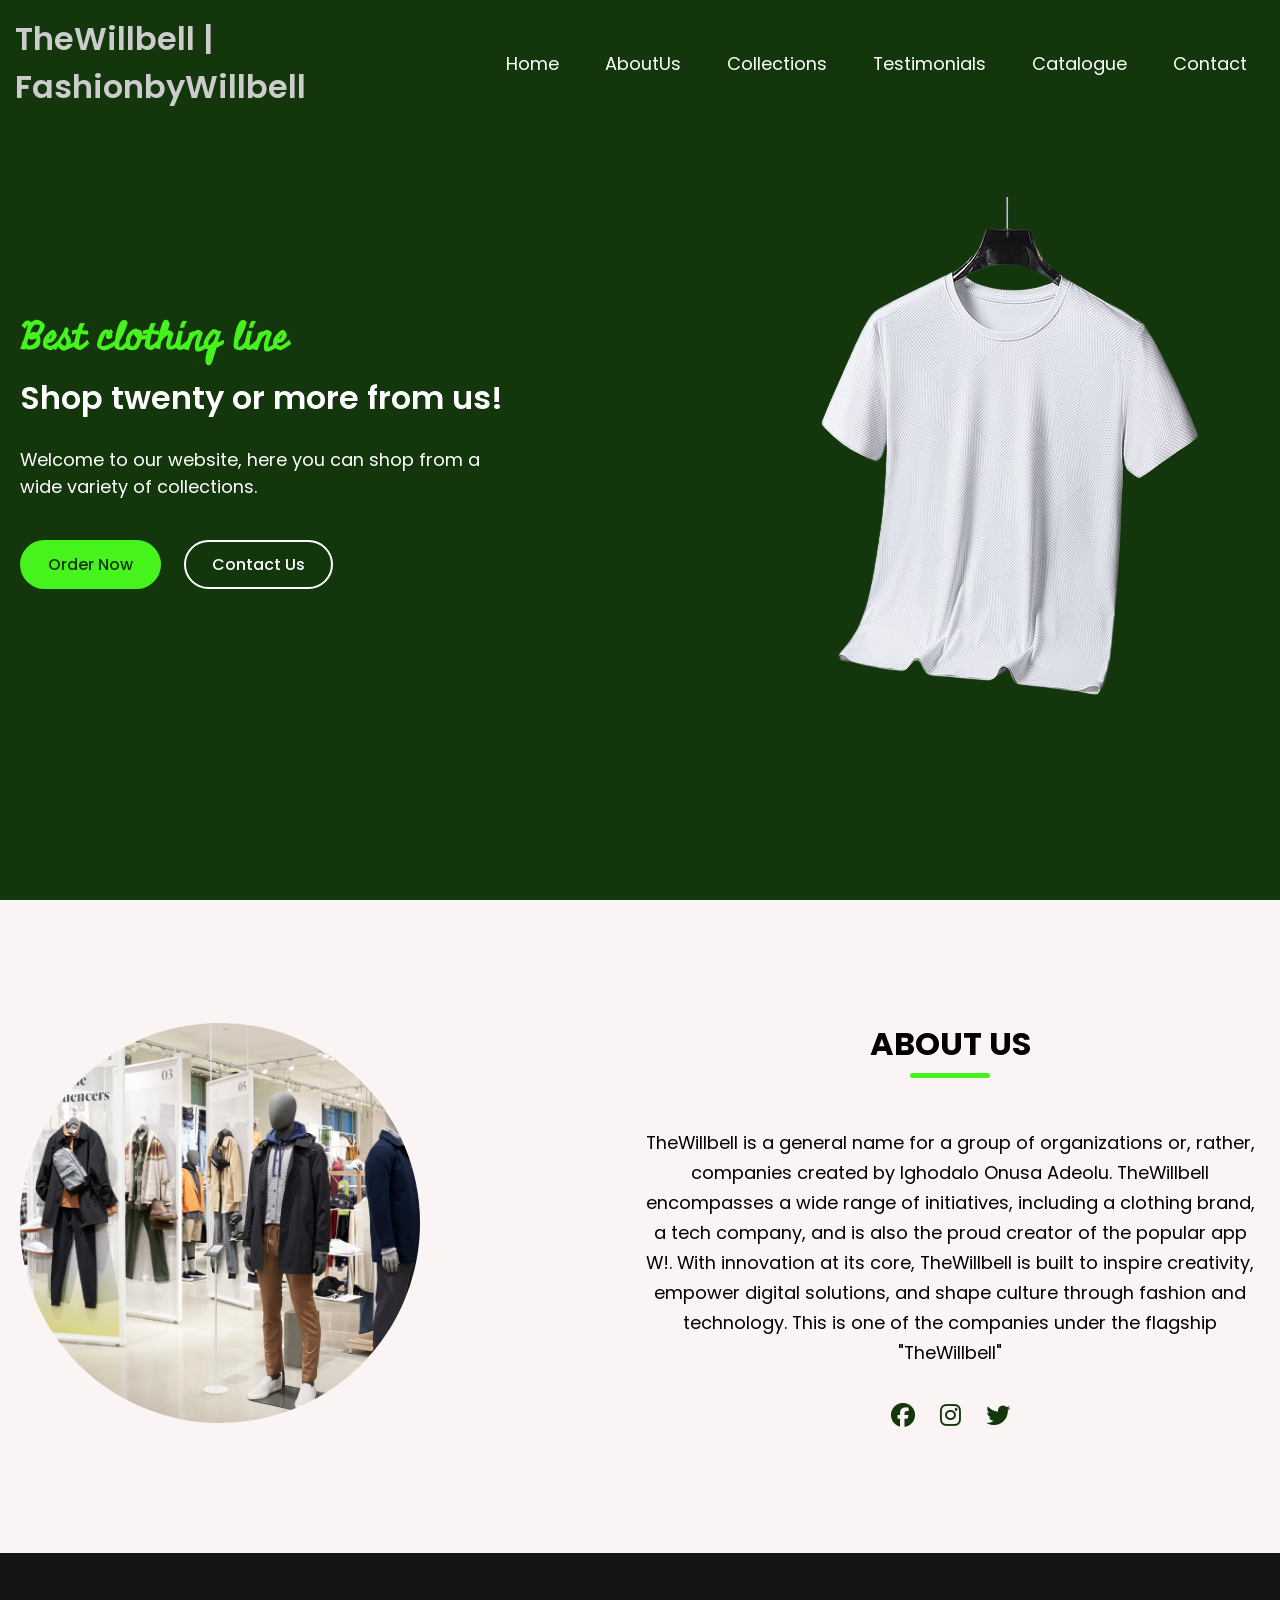
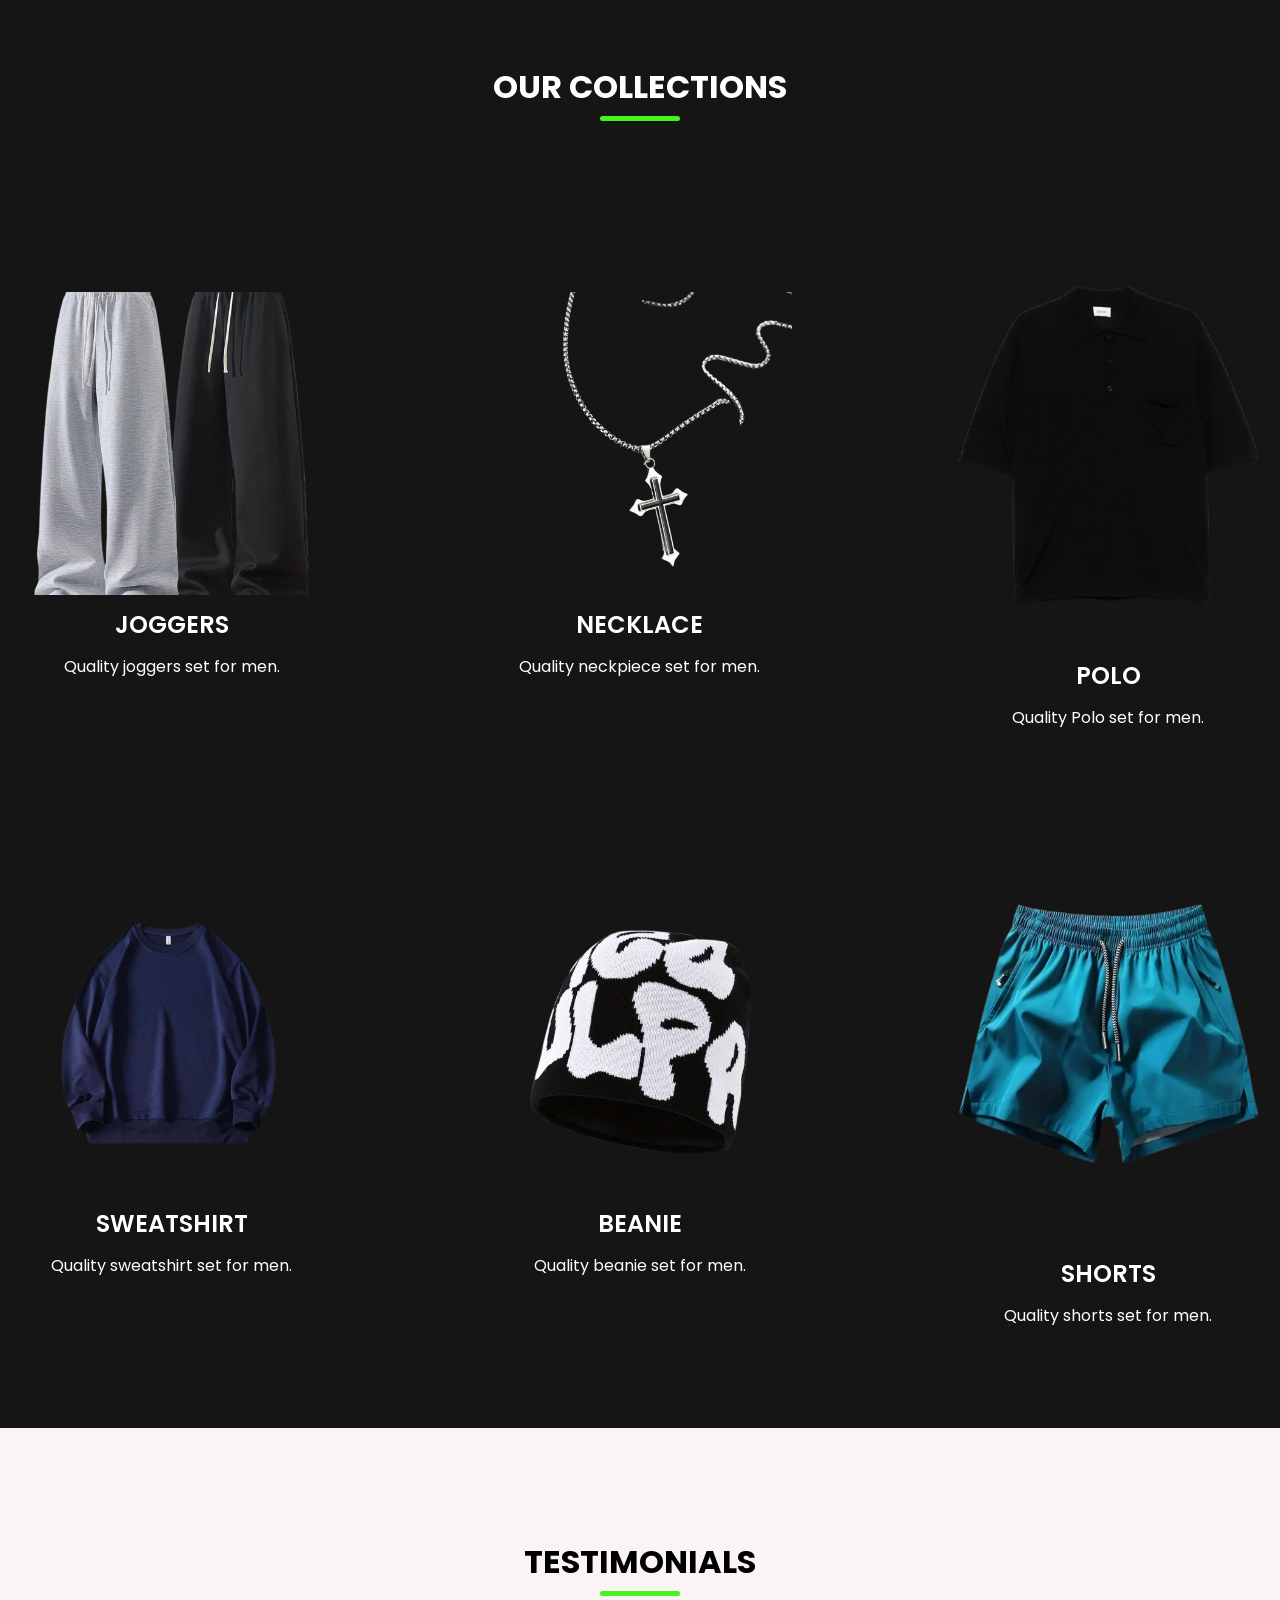
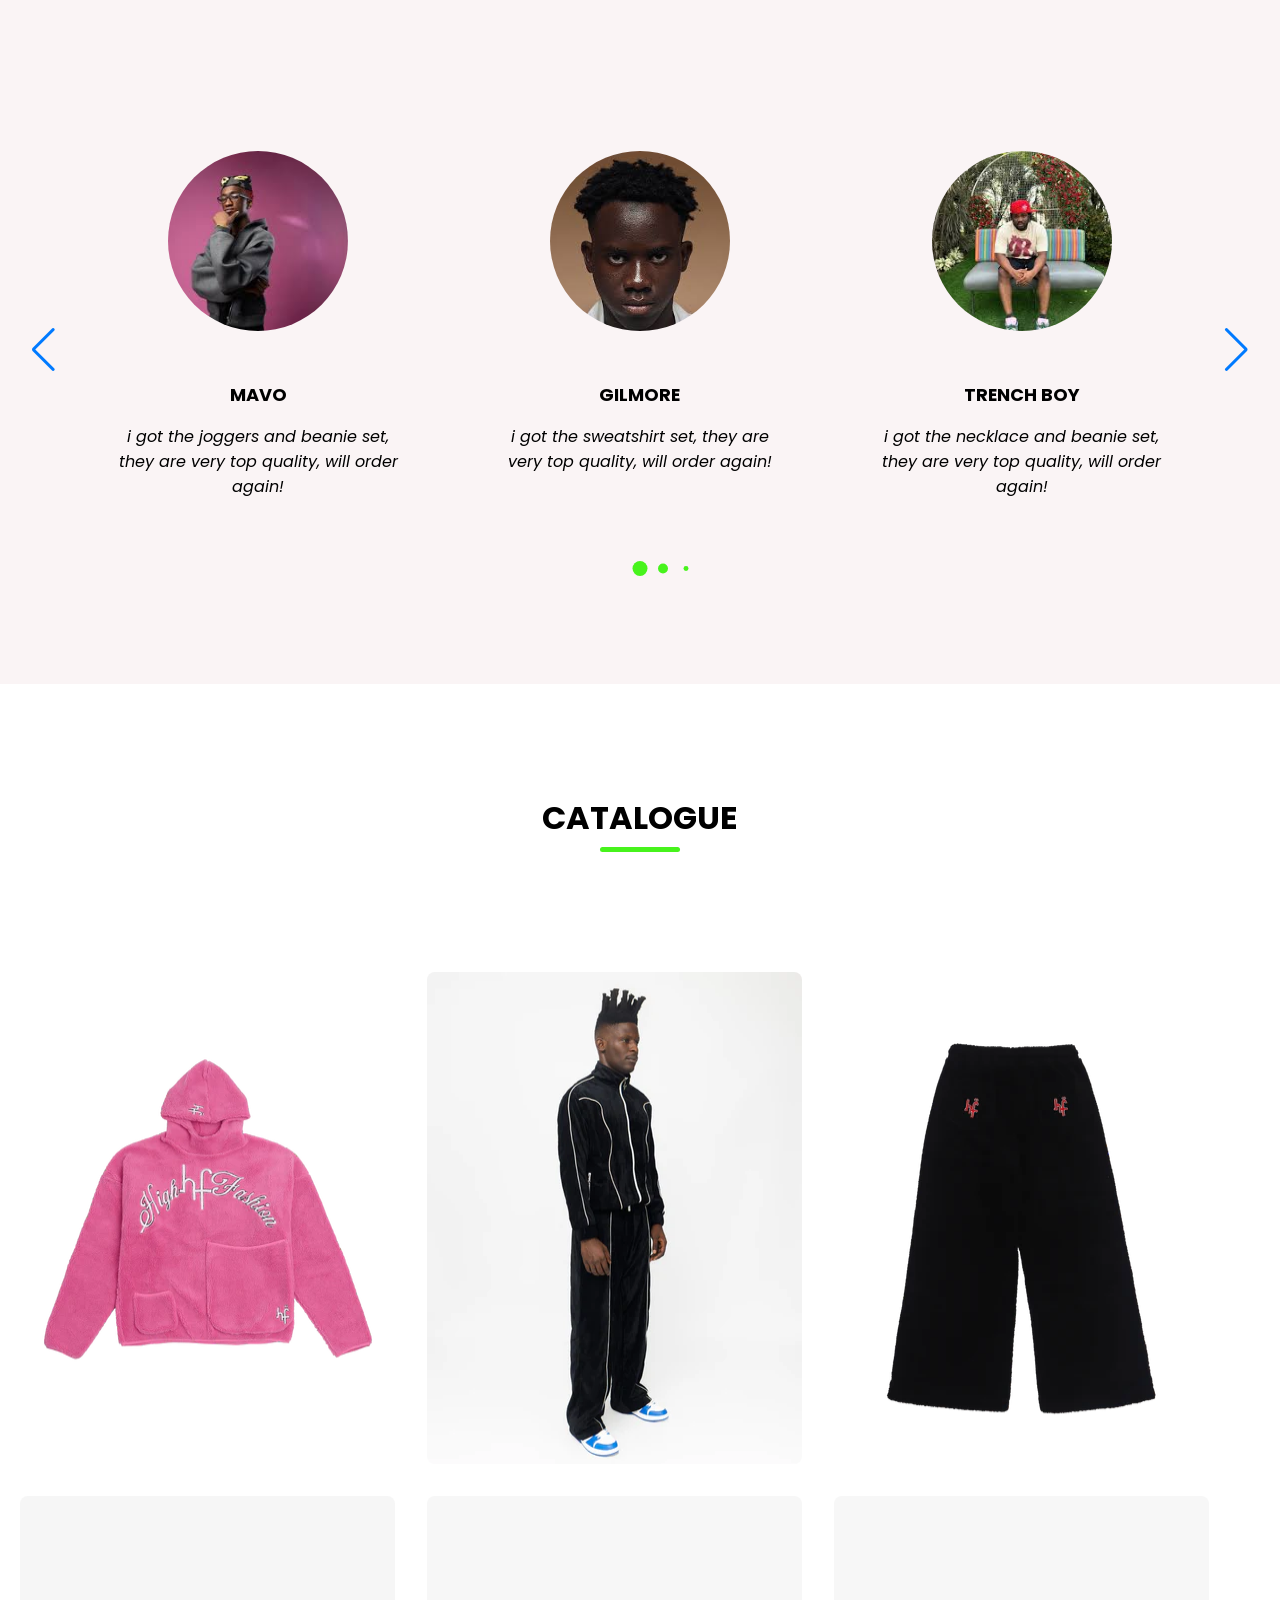
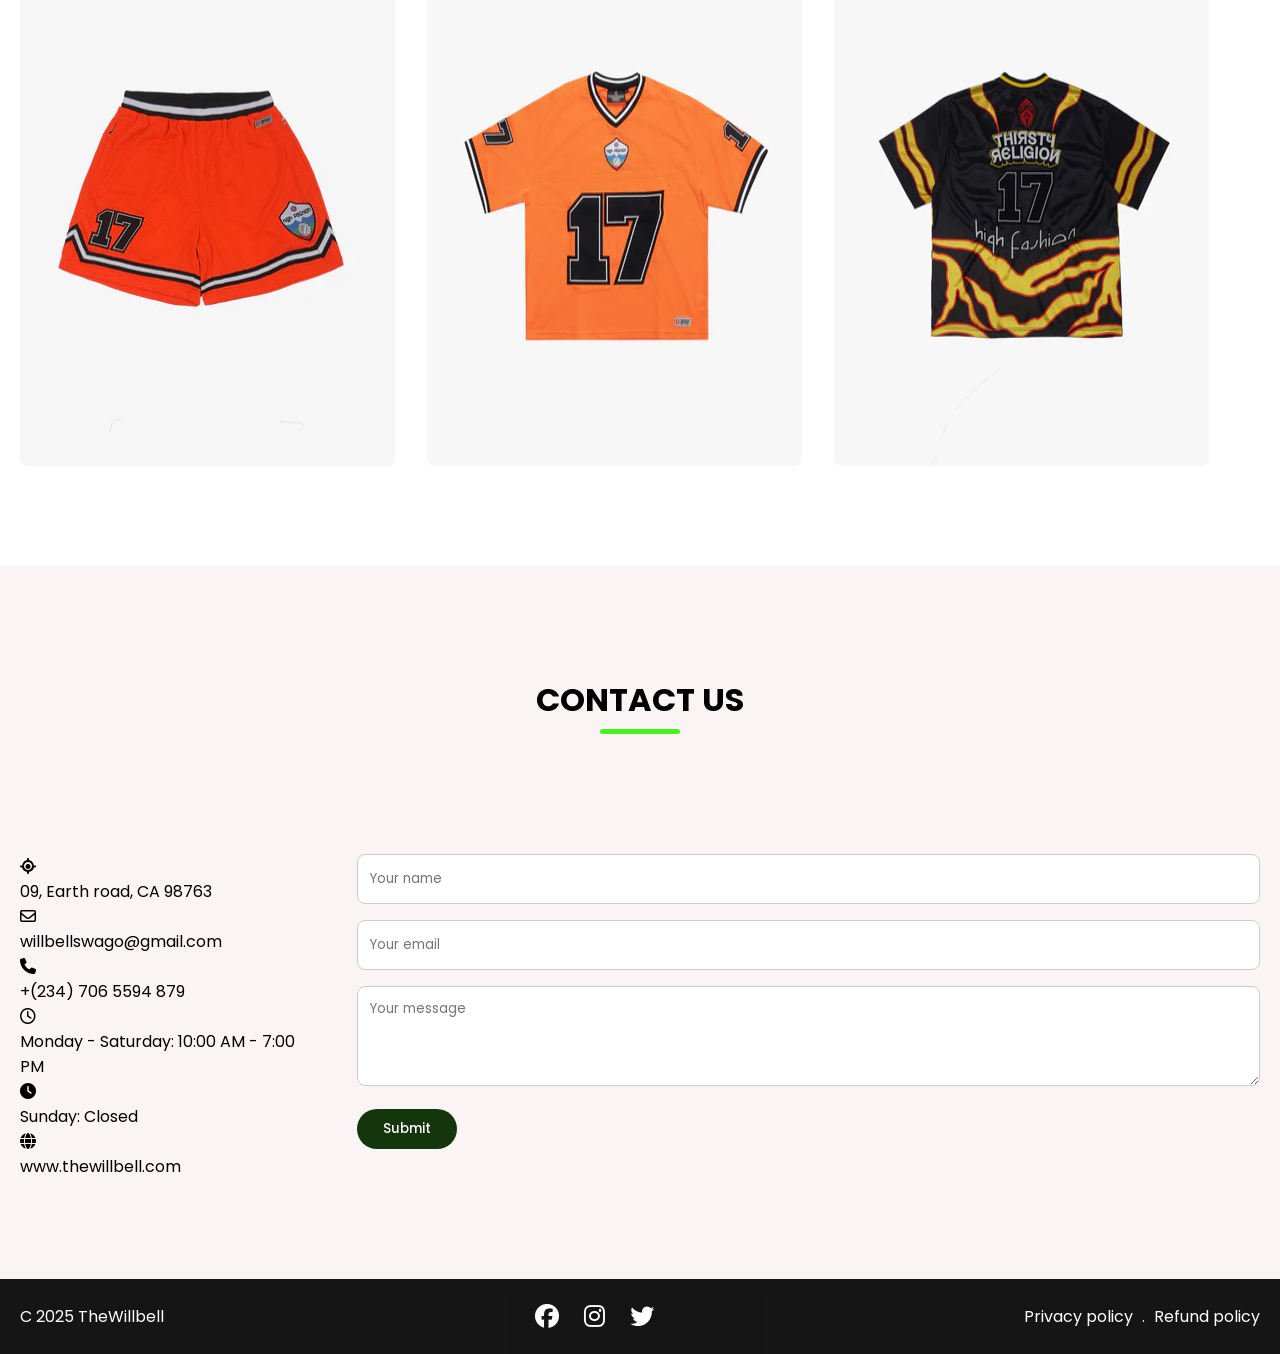
==== index.html @ b684cefa "initial commit" ====
<!DOCTYPE html>
<!-- coding by willbell - tiktok/@willbellswago -->
 <html lang="en">
 <head>
   <meta charset="UTF-8">
   <meta name="viewport" content="width=device-width, initial-scale=1.0">
   <title>TheWillbell | FashionbyWillbell</title>
   <!-- Linking Font Awesome for icons -->
   <link rel="stylesheet" href="https://cdnjs.cloudflare.com/ajax/libs/font-awesome/6.5.0/css/all.min.css">
   <!-- Linking Swiper CSS-->
   <link rel="stylesheet" href="https://cdn.jsdelivr.net/npm/swiper@11/swiper-bundle.min.css">
   <link rel="stylesheet" href="style.css">
 </head>
 <body>
    <!-- Header / Header -->
    <header>
        <nav class="navbar section-content">
            <a href="#" class="nav-logo">
                <h2 class="logo-text">TheWillbell | FashionbyWillbell</h2>
            </a>
            <ul class="nav-menu">
                <button id="menu-close-button" class="fas fa-times"></button>

                <li class="nav-item">
                    <a href="#" class="nav-link">Home</a>
                </li>
                  <li class="nav-item">
                    <a href="#about" class="nav-link">AboutUs</a>
                </li>  
                <li class="nav-item">
                    <a href="#collections" class="nav-link">Collections</a>
                </li> 
                <li class="nav-item">
                    <a href="#testimonials" class="nav-link">Testimonials</a>
                </li> 
                <li class="nav-item">
                    <a href="#catalogue" class="nav-link">Catalogue</a>
                </li> 
                <li class="nav-item">
                    <a href="#contact" class="nav-link">Contact</a>
                </li>
            </ul>

            <button id="menu-open-button" class="fas fa-bars"></button>
        </nav>
    </header>

    <main>
        <!-- Hero section -->
         <section class="hero-section">
            <div class="section-content">
                <div class="hero-details">
                    <h2 class="title">Best clothing line</h2>
                    <h3 class="subtitle">Shop twenty or more from us!</h3>
                    <p class="description">Welcome to our website, here you can shop from a wide variety of collections.</p>
                
                <div class="buttons">
                    <a href="#collections" class="button order-now">Order Now</a>
                    <a href="#contact" class="button contact-us">Contact Us</a>
                  </div>
                </div>
                <div class="clothing21-image-wrapper">
                    <img src="clothing21.png" alt="clothing"
                    class="clothing21-image">
                </div>
            </div>
         </section>

         <!-- About section -->
          <section class="about-section" id="about">
            <div class="section-content">
                <div class="about-image-wrapper">
                    <img src="about.jpg" alt="About" class="about-image">
                </div>
                <div class="about-details">
                    <h2 class="section-title">About Us</h2>
                        <p class="text">TheWillbell is a general name for a group of organizations or, rather, companies created by Ighodalo Onusa Adeolu. TheWillbell encompasses a wide range of initiatives, including a clothing brand, a tech company, and is also the proud creator of the popular app W!. With innovation at its core, TheWillbell is built to inspire creativity, empower digital solutions, and shape culture through fashion and technology. This is one of the companies under the flagship "TheWillbell"</p>
<div class="social-link-list">
    <a href="#" class="social-link"><i class="fa-brands fa-facebook"></i></a>
    
    <a href="#" class="social-link"><i class="fa-brands fa-instagram"></i></a>
    
    <a href="#" class="social-link"><i class="fa-brands fa-twitter"></i></a>
                  </div>
                </div>
            </div>
          </section>

          <!-- Collections section-->
           <section class="collections-section" id="collections">
            <h2 class="section-title">Our Collections</h2>
            <div class="section-content">
                <ul class="collections-list">
                    <li class="collections-item">
                        <img src="joggers.png" alt="Joggers" class="collections">
                        <h3 class="name">JOGGERS</h3>
                        <p class="text">Quality joggers set for men.</p>
                    </li>
                    <li class="collections-item">
                        <img src="necklace.png" alt="necklace" class="collections">
                        <h3 class="name">NECKLACE</h3>
                        <p class="text">Quality neckpiece set for men.</p>
                    </li>
                     <li class="collections-item">
                        <img src="polo.png" alt="Polo" class="collections">
                        <h3 class="name">POLO</h3>
                        <p class="text">Quality Polo set for men.</p>
                    </li>
                     <li class="collections-item">
                        <img src="sweatshirt.png" alt="Sweatshirt" class="collections">
                        <h3 class="name">SWEATSHIRT</h3>
                        <p class="text">Quality sweatshirt set for men.</p>
                    </li>
                     <li class="collections-item">
                        <img src="beanie.png" alt="Beanie" class="collections">
                        <h3 class="name">BEANIE</h3>
                        <p class="text">Quality beanie set for men.</p>
                    </li>
                    <li class="collections-item">
                        <img src="shorts.png" alt="Shorts" class="collections">
                        <h3 class="name">SHORTS</h3>
                        <p class="text">Quality shorts set for men.</p>
                    </li>
                </ul>
            </div>
           </section>

           <!-- Testimonials section -->
            <section class="testimonials-section" id="testimonials">
                <h2 class="section-title">Testimonials</h2>
                <div class="section-content">
                    <div class="slider-container swiper">
                        <div class="slider-wrapper">
                            <ul class="testimonials-list swiper-wrapper">
                                <li class="testimonial swiper-slide">
                                    <img src="mAVO.jpeg" alt="mAVO" class="user-image">
                                    <h3 class="name">MAVO</h3>
                                    <i class="feedback">i got the joggers and beanie set, they are very top quality, will order again!</i>
                                </li>
                                <li class="testimonial swiper-slide">
                                    <img src="gil.jpeg" alt="gil" class="user-image">
                                    <h3 class="name">GILMORE</h3>
                                    <i class="feedback">i got the sweatshirt set, they are very top quality, will order again!</i>
                                </li>
                                <li class="testimonial swiper-slide">
                                    <img src="trench.jpeg" alt="trench" class="user-image">
                                    <h3 class="name">TRENCH BOY</h3>
                                    <i class="feedback">i got the necklace and beanie set, they are very top quality, will order again!</i>
                                </li>
                                <li class="testimonial swiper-slide">
                                    <img src="wiz.jpeg" alt="wiz" class="user-image">
                                    <h3 class="name">WIZKID</h3>
                                    <i class="feedback">i got the joggers and shorts set, they are very top quality, will order again!</i>
                                </li>
                            </ul>

                            <div class="swiper-pagination"></div>
                            <div class="swiper-slider-button swiper-button-prev"></div>
                            <div class="swiper-slider-button swiper-button-next"></div>
                        </div>
                    </div>
                </div>
            </section>

            <!-- Catalogue section -->
            <section class="catalogue-section" id="catalogue">
                <h2 class="section-title">Catalogue</h2>
                <div class="section-content">
                    <ul class="catalogue-list">
                        <li class="catalogue-item">
                            <img src="catalogue1.webp" alt="catalogue" class="catalogue-image">
                        </li>
                        <li class="catalogue-item">
                            <img src="catalogue2.webp" alt="catalogue" class="catalogue-image">
                        </li>
                        <li class="catalogue-item">
                            <img src="catalogue3.webp" alt="catalogue" class="catalogue-image">
                        </li>
                        <li class="catalogue-item">
                            <img src="catalogue4.webp" alt="catalogue" class="catalogue-image">
                        </li>
                        <li class="catalogue-item">
                            <img src="catalogue5.webp" alt="catalogue" class="catalogue-image">
                        </li>
                        <li class="catalogue-item">
                            <img src="catalogue6.webp" alt="catalogue" class="catalogue-image">
                        </li>
                    </ul>
                </div>
            </section>

            <!-- Contact section -->
             <section class="contact-section" id="contact">
                <h2 class="section-title">Contact Us</h2>
                <div class="section-content">
                    <ul clss="contact-info-list">
                        <li class="contact-info">
                            <i class="fa-solid fa-location-crosshairs"></i>
                            <p>09, Earth road, CA 98763</p>
                        </li>
                        <li class="contact-info">
                            <i class="fa-regular fa-envelope"></i>
                            <p>willbellswago@gmail.com</p>
                        </li>
                        <li class="contact-info">
                            <i class="fa-solid fa-phone"></i>
                            <p>+(234) 706 5594 879</p>
                        </li>
                        <li class="contact-info">
                            <i class="fa-regular fa-clock"></i>
                            <p>Monday - Saturday: 10:00 AM - 7:00 PM</p>
                        </li>
                        <li class="contact-info">
                            <i class="fa-solid fa-clock"></i>
                            <p>Sunday: Closed</p>
                        </li>
                        <li class="contact-info">
                            <i class="fa-solid fa-globe"></i>
                            <p>www.thewillbell.com</p>
                        </li>
                    </ul>

                    <form action="#" class="contact-form">
                        <input type="text" placeholder="Your name" class="form-input" required>
                        <input type="email" placeholder="Your email" class="form-input" required>
                        <textarea placeholder="Your message" class="form-input" required></textarea>
                        <button class="submit-button">Submit</button>
                    </form>
                </div>
             </section>

             <!-- Footer section -->
              <footer class="footer-section">
                <div class="section-content">
                    <p class="copyright-text">C 2025 TheWillbell</p>

                    <div class="social-link-list">
                        <a href="#" class="social-link"><i class="fa-brands fa-facebook"></i></a>
    
    <a href="#" class="social-link"><i class="fa-brands fa-instagram"></i></a>
    
    <a href="#" class="social-link"><i class="fa-brands fa-twitter"></i></a>
                    </div>

                    <p class="policy-text">
                        <a href="#" class="policy-link">Privacy policy</a>
                        <span class="seperator">.</span>
                        <a href="#" class="policy-link">Refund policy</a>
                    </p>
                </div>
              </footer> 
    </main>

<!-- Linking Swiper script -->
 <script src="https://cdn.jsdelivr.net/npm/swiper@11/swiper-bundle.min.js"></script>

 <!-- Linking custom script -->
    <script src="script.js"></script>
 </body>
 </html>
---- style.css ----
/* Importing Google fonts */
@import url('https://fonts.googleapis.com/css2?family=Miniver&family=Poppins:ital,wght@0,100;0,400;0,500;0,600;0,700;1,300;1,400&display=swap');
  
* {
    margin: 0;
    padding: 0;
    box-sizing: border-box;
    font-family: "Poppins", sans-serif;
}

:root {
    /* Colors */
    --white-color: #fff;
    --dark-color: #050505ee;
    --primary-color: #13360c;
    --secondary-color: #47f31c;
    --light-pink-color: #faf4f5;
    --medium-gray-color: #ccc;

    /* Font size */
    --font-size-s: 0.9rem;
    --font-size-n: 1rem;
    --font-size-m: 1.12rem;
    --font-size-l: 1.5rem;
    --font-size-xl: 2rem;
    --font-size-xxl: 2.3rem;

    /* Font weight */
    --font-weight-normal: 400;
    --font-weight-medium: 500;
    --font-weight-semibold: 600;
    --font-weight-bold: 700;

    /* Border radius */
    --border-radius-s: 8px;
    --border-radius-m: 30px;
    --border-radius-circle: 50%;

    /* Site max width */
    --site-max-width: 1300px;
}

html {
    scroll-behavior: smooth;
}

/* Stylings for whole site*/
ul {
    list-style: none;
}

a {
    text-decoration: none;
}

button {
    cursor: pointer;
    border: none;
    background: none;
}

img {
    width: 100%
}

.section-content {
    margin: 0 auto;
    padding: 0 20px;
    max-width: var(--site-max-width);
}

.section-title {
    text-align: center;
    padding: 60px 0 120px;
    text-transform: uppercase;
    font-size: var(--font-size-xl);
}

.section-title::after {
    content: "";
    width: 80px;
    height: 5px;  
    display: block;
    margin: 5px auto 0;
    border-radius: var(--border-radius-s);
    background: var(--secondary-color);
}

/* Navbar styling */
header { 
    position: fixed;
    width: 100%;
    z-index: 5;
    background: var(--primary-color);
}

header .navbar {
    display: flex;
    padding: 15px;
    align-items: center;
    justify-content: space-between;
}

.navbar .nav-logo .logo-text {
    color: var(--medium-gray-color);
    font-size: var(--font-size-xl);
    font-weight: var(--font-weight-semibold);
}

.navbar .nav-menu {
    display: flex;
    gap: 10px;
}

.navbar .nav-menu .nav-link {
    padding: 10px 18px;
    color: var(--white-color);
    font-size: var(--font-size-m);
    border-radius: var(--border-radius-m);
    transition: 0.3s ease;
}

.navbar .nav-menu .nav-link:hover {
    color: var(--primary-color);
    background: var(--secondary-color);
}

 .navbar :where(#menu-close-button, #menu-open-button) {
    display: none;
 }

/*Hero section styling */
.hero-section {
    min-height: 100vh;
    background: var(--primary-color);
}

.hero-section .section-content {
    display: flex;
    align-items: center;
    min-height: 100vh;
    color: var(--white-color);
    justify-content: space-between;
}

.hero-section .hero-details .title {
    font-size: var(--font-size-xxl);
    color: var(--secondary-color);
    font-family: "Miniver", sans-serif;
}

.hero-section .hero-details .subtitle {
    margin-top: 8px;
    max-width: 70%;
    font-size: var(--font-size-xl);
    font-weight: var(--font-weight-semibold);
}

.hero-section .hero-details .description {
    max-width: 70%;
    margin: 24px 0 40px;
    font-size: var(--font-size-m);
}

.hero-section .hero-details .buttons {
    display: flex;
    gap: 23px;
}

.hero-section .hero-details .button {
    padding: 10px 26px;
    border: 2px solid transparent;
    color: var(--primary-color);
    border-radius: var(--border-radius-m);
    background: var(--secondary-color);
    font-weight: var(--font-weight-medium);
    transition: 0.3s ease;
}

.hero-section .hero-details .button:hover,
.hero-section .hero-details .contact-us {
    color: var(--white-color);
    border-color: var(--white-color);
    background: transparent;    
}

.hero-section .hero-details .contact-us:hover {
     color: var(--primary-color);
    border-color: var(--secondary-color);
    background: var(--secondary-color);    
}

.hero-section .hero-image-wrapper {
    max-width: 500px;
    margin-right: 30px;
}

/* About section styling */
.about-section {
    padding: 120px 0;
    background: var(--light-pink-color);
}

.about-section .section-content {
    display: flex;
    gap: 50px;
    align-items: center;
    justify-content: space-between;
}

.about-section .about-image-wrapper .about-image {
    width: 400px;
    height: 400px;
    object-fit: cover;
    border-radius: var(--border-radius-circle);
}

.about-section .about-details .section-title {
 padding: 0;
}

.about-section .about-details {
    max-width: 50%;
}

.about-section .about-details .text {
    line-height: 30px;
    margin: 50px 0 30px;
    text-align: center;
    font-size: var(--font-size-m);
}

.about-section .social-link-list {
    display: flex;
    gap: 25px;
    justify-content: center;
}

.about-section .social-link-list .social-link {
    color: var(--primary-color);
    font-size: var(--font-size-l);
    transition: 0.2s ease;
}

.about-section .social-link-list .social-link:hover {
    color: var(--secondary-color);
}

/* collections section styling */
.collections-section {
    color: var(--white-color);
    background-color: var(--dark-color);
    padding: 50px 0 100px;
}
.collections-section .collections-list {
    display: flex;
    flex-wrap: wrap;
    gap: 110px;
    align-items: center;
    justify-content: space-between;
}

.collections-section .collections-list .collections-item {
    display: flex;
    align-items: center;
    text-align: center;
    flex-direction: column;
    justify-content: space-between;
    width: calc(100% / 3 - 110px);
}

.collections-section .collections-list .collections-item .collections-image {
    max-width: 50%;
    aspect-ratio: 1;
    margin-bottom: 15px;
    object-fit: contain;
}

.collections-section .collections-list .collections-item .name {
    margin: 12px 0;
    font-size: var(--font-size-l);
    font-weight: var(--font-weight-semibold);
}

.collections-section .collections-list .collections-item text{
    font-size: var(--font-size-m);
}

/* Testimonials section styling */
.testimonials-section {
    padding: 50px 0 100px;
    background: var(--light-pink-color);   
}

.testimonials-section .slider-wrapper {
    overflow: hidden;
    margin: 0 60px 50px;
}

.testimonials-section .testimonial {
    user-select: none;
    display: flex;
    padding: 35px;
    text-align: center;
    flex-direction: column;
    align-items: center;
}

.testimonials-section .testimonial .user-image {
    width: 180px;
    height: 180px;
    object-fit: cover;
    margin-bottom: 50px;
    border-radius: var(--border-radius-circle);
}

.testimonials-section .testimonial .name {
    margin-bottom: 16px;
    font-size: var(--font-size-m);
}

.testimonials-section .testimonial .feedback {
    line-height: 25px;
}

.testimonials-section .swiper-pagination-bullet {
    width: 15px;
    height: 15px;
    opacity: 1;
    background: var(--secondary-color);
}

.testimonials-section .swiper-slide-button {
    margin-top: -50px;
    color: var(--secondary-color);
    transition: 0.3s ease;
}

.testimonials-section .swiper-slide-button:hover {
    color: var(--primary-color);
}

/* Catalogue section */
.catalogue-section {
    padding: 50px 0 100px;
}

.catalogue-section .catalogue-list { 
    display: flex;
    flex-wrap: wrap;
    gap: 32px;
}

.catalogue-section .catalogue-list .catalogue-item {
    overflow: hidden;
    border-radius: var(--border-radius-s);
    width: calc(100% / 3 -32px);
}

.catalogue-section .catalogue-item .catalogue-image {
    width: 100%;
    height: 100%;
    cursor: zoom-in;
    transition: 0.3s ease;
}

.catalogue-section .catalogue-item:hover .catalogue-image {
    transform: scale(1.3);
}

/* Contact us section styling */
.contact-section {
    padding: 50px 0 100px;
    background: var(--light-pink-color);
}

.contact-section .section-content {
    display: flex;
    gap: 48px;
    align-items: flex-start;
    justify-content: space-between;
}

.contact-section .contact-info-list .contact-info {
    display: flex;
    gap: 20px;
    margin: 20px 0;
    align-items: center;
}

.contact-section .contact-info-list .contact-info i {
    font-size: var(--font-size-m);
}

.contact-section .contact-form .form-input {
    width: 100%;
    height: 50px;
    padding: 0 12px;
    outline: none;
    margin-bottom: 16px;
    background: var(--white-color);
    border-radius: var(--border-radius-s);
    border: 1px solid var(--medium-gray-color);
}

.contact-section .contact-form .form-input:focus {
    border-color: var(--secondary-color);
}

.contact-section .contact-form textarea.form-input {
    height: 100px;
    padding: 12px;
    resize: vertical;
}

.contact-section .contact-form .submit-button {
    padding: 10px 26px;
    color: var(--white-color);
    font-weight: var(--font-weight-medium);
    background: var(--primary-color);
    border-radius: var(--border-radius-m);
}

/* Footer section styling */
.footer-section {
    padding: 20px 0;
    background: var(--dark-color);
}

.footer-section .section-content {
    display: flex;
    align-items: center;
    justify-content: space-between;
}

.footer-section :where(.copyright-text, .social-link, .policy-link) {
    color: var(--white-color);
    transition: 0.2s ease;
}

.footer-section .social-link-list {
    display: flex;
    gap: 25px;
}

.footer-section .social-link-list .social-link {
    font-size: var(--font-size-l);
}

.footer-section .social-link-list .social-link:hover, .footer-section .policy-text .policy-link:hover  {
    color: var(--secondary-color);
}

.footer-section .policy-text .seperator {
    margin: 0 5px;
    color: var(--white-color);
}

/* Responsive media query code for max width 1024px */
@media screen and (max-width: 1024px) {
  .collections-section .collections-list .collections-list {
    gap: 60px;
  }

  .collections-section .collections-list .collections-item {
    width: calc(100% / 3 - 60px);;
  }
}

/* Responsive media query code for max width 900px */
@media screen and (max-width: 900px) {
    :root {
        --font-size-m: 1rem;
        --font-size-l: 1.3rem;
        --font-size-xl: 1.5rem;
        --font-size-xxl: 1.8rem;
    }

    body.show-mobile-collections header::before {
        content: "";
        position: fixed;
        left: 0;
        top: 0;
        height: 100%;
        width: 100%;
        backdrop-filter: blur(5px);
        background: rgba(0 ,0, 0, 0.2);
    }

    .navbar :where(#collections-close-button, #collections-open-button) {
        display: block;
        font-size: var(--font-size-l);
    }

    .navbar #collections-close-button {
        position: absolute;
        right: 30px;
        top: 30px;
    }

    .navbar #collections-open-button {
        color: var(--white-color);
    }

    .navbar .nav-collections {
        display: block;
        position: fixed;
        left: -300px;
        top: 0;
        width: 300px;
        height: 100%;
        display: flex;
        flex-direction: column;
        align-items: center;
        padding-top: 100px;
        background: var(--white-color);
        transition: left 0.2s ease;
    }

    body.show-mobile-collections .navbar .nav-collections {
        left: 0;
    }

    .navbar .nav-collections .nav-link{
        color: var(--white-color);
        display: block;
        margin-top: 17px;
        font-size: var(--font-size-l);
    }

    .hero-section .section-content {
        gap: 50px;
        text-align: center;
        padding: 30px 20px 20px;
        flex-direction: column-reverse;
        justify-content: center;
    }

    .hero-section .hero-details :is(.subtitle, .description), .about-section .about-details, .contact-section .contact-form {
        max-width: 100%;
    }

    .hero-section .hero-details .buttons {
        justify-content: center;
    }

    .hero-section .hero-image-wrapper {
        max-width: 270px;
        margin-right: 0;
    }

    .about-section .section-content {
        flex-direction: column-reverse;
    }

    .about-section .about-image-wrapper .about-image {
        width: 100%;
        height: 100%;
        max-width: 250px;
        aspect-ratio: 1;
    }

    .collections-section .collections-list {
        gap: 30px;
    }

    .collections-section .collections-list .collections-item {
        width: calc(100% / 2 -30px);
    }  

    .collections-section .collections-list .collections-item .collections-image {
        max-width: 200px;
    }

    .catalogue-section .catalogue-list {
        gap: 30px;
    }

    .catalogue-section .catalogue-list .catalogue-item {
        width: calc(100% / 2 - 30px);
    }

    .contact-section .section-content {
        align-items: center;
        flex-direction: column-reverse;
    }
}

/* Responsive media query code for max width 640px */
@media screen and (max-width: 640px) {
  .collections-section .collections-list {
    gap: 60px;
  }    

  .collections-section .collections-list .collections-item
  .catalogue-section .catalogue-list .catalogue-item {
        width: 100%;
    }  

    .testimonials-section .slider-wrapper {
        margin: 0 0 30px;
    }

    .testimonials-section .swiper-slide-button {
        display: none;
    }

    .footer-section .section-content {
        flex-direction: column;
        gap: 20px;
    }
}
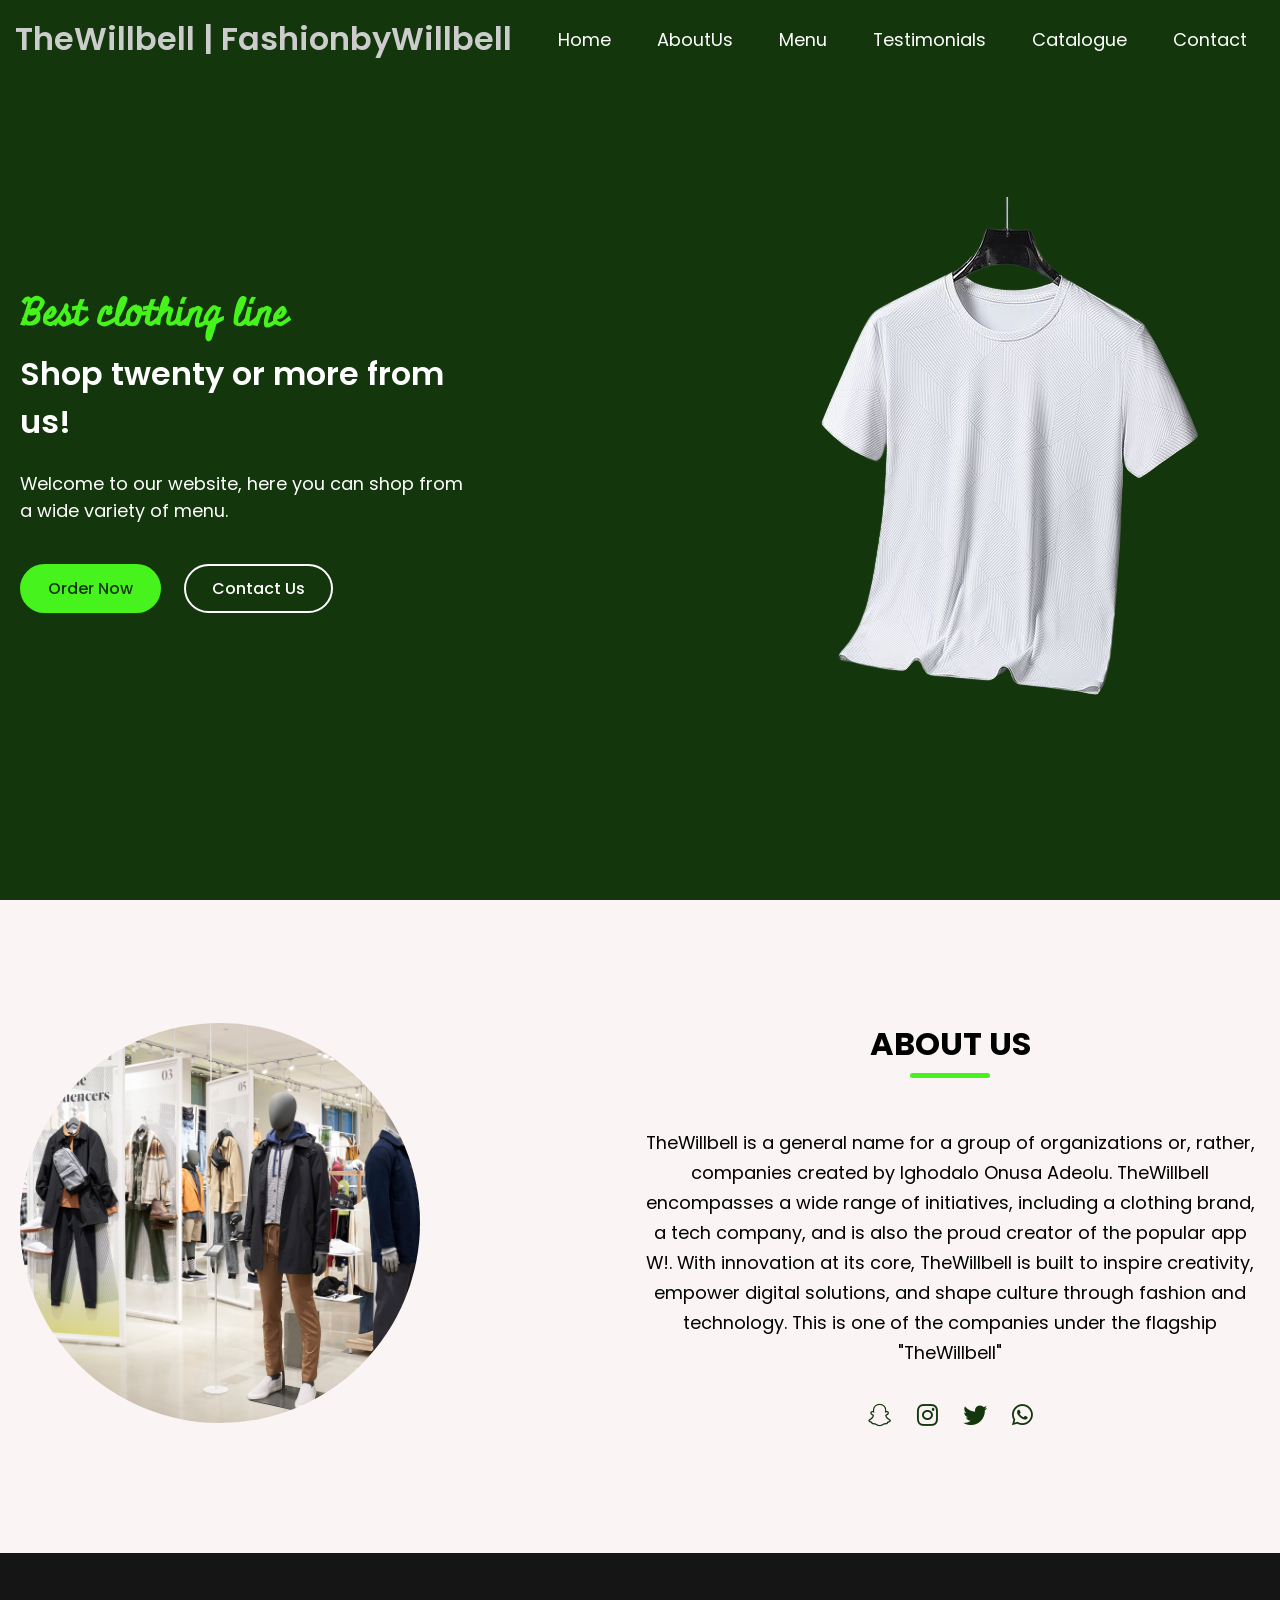
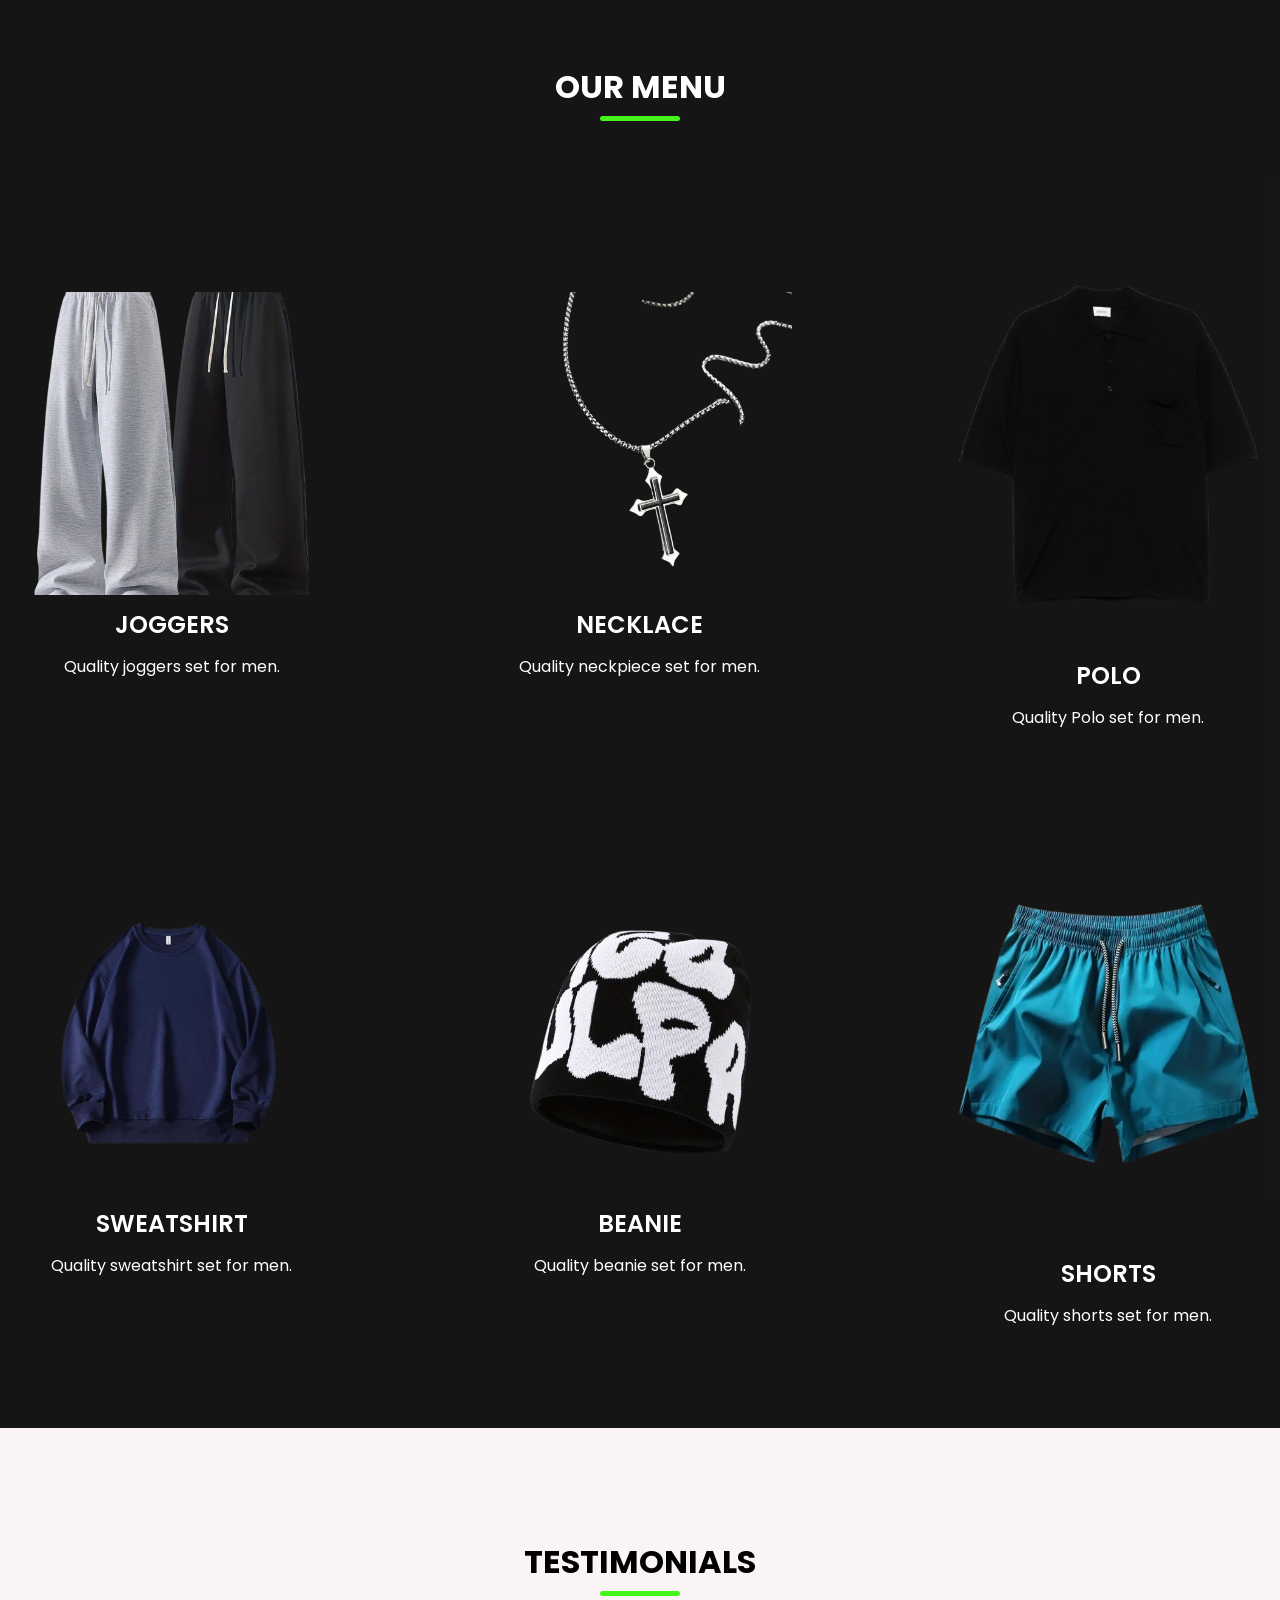
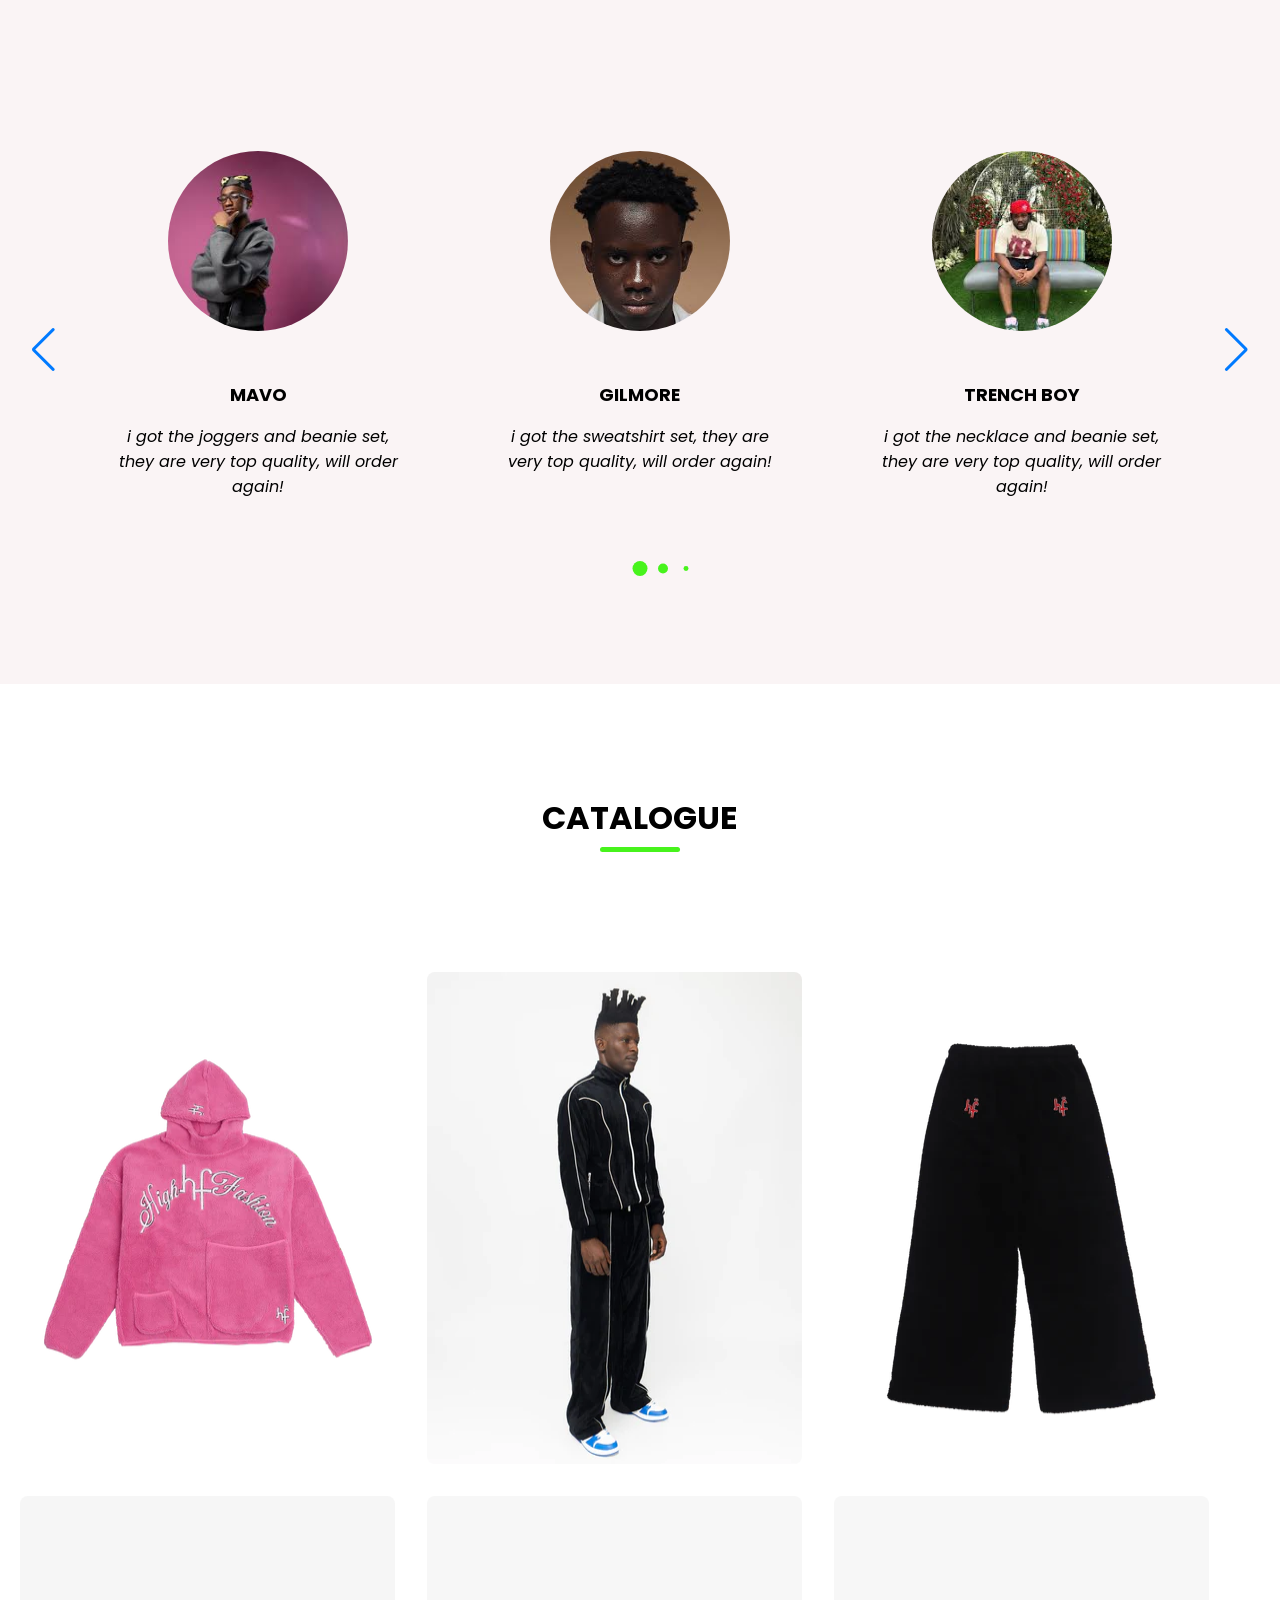
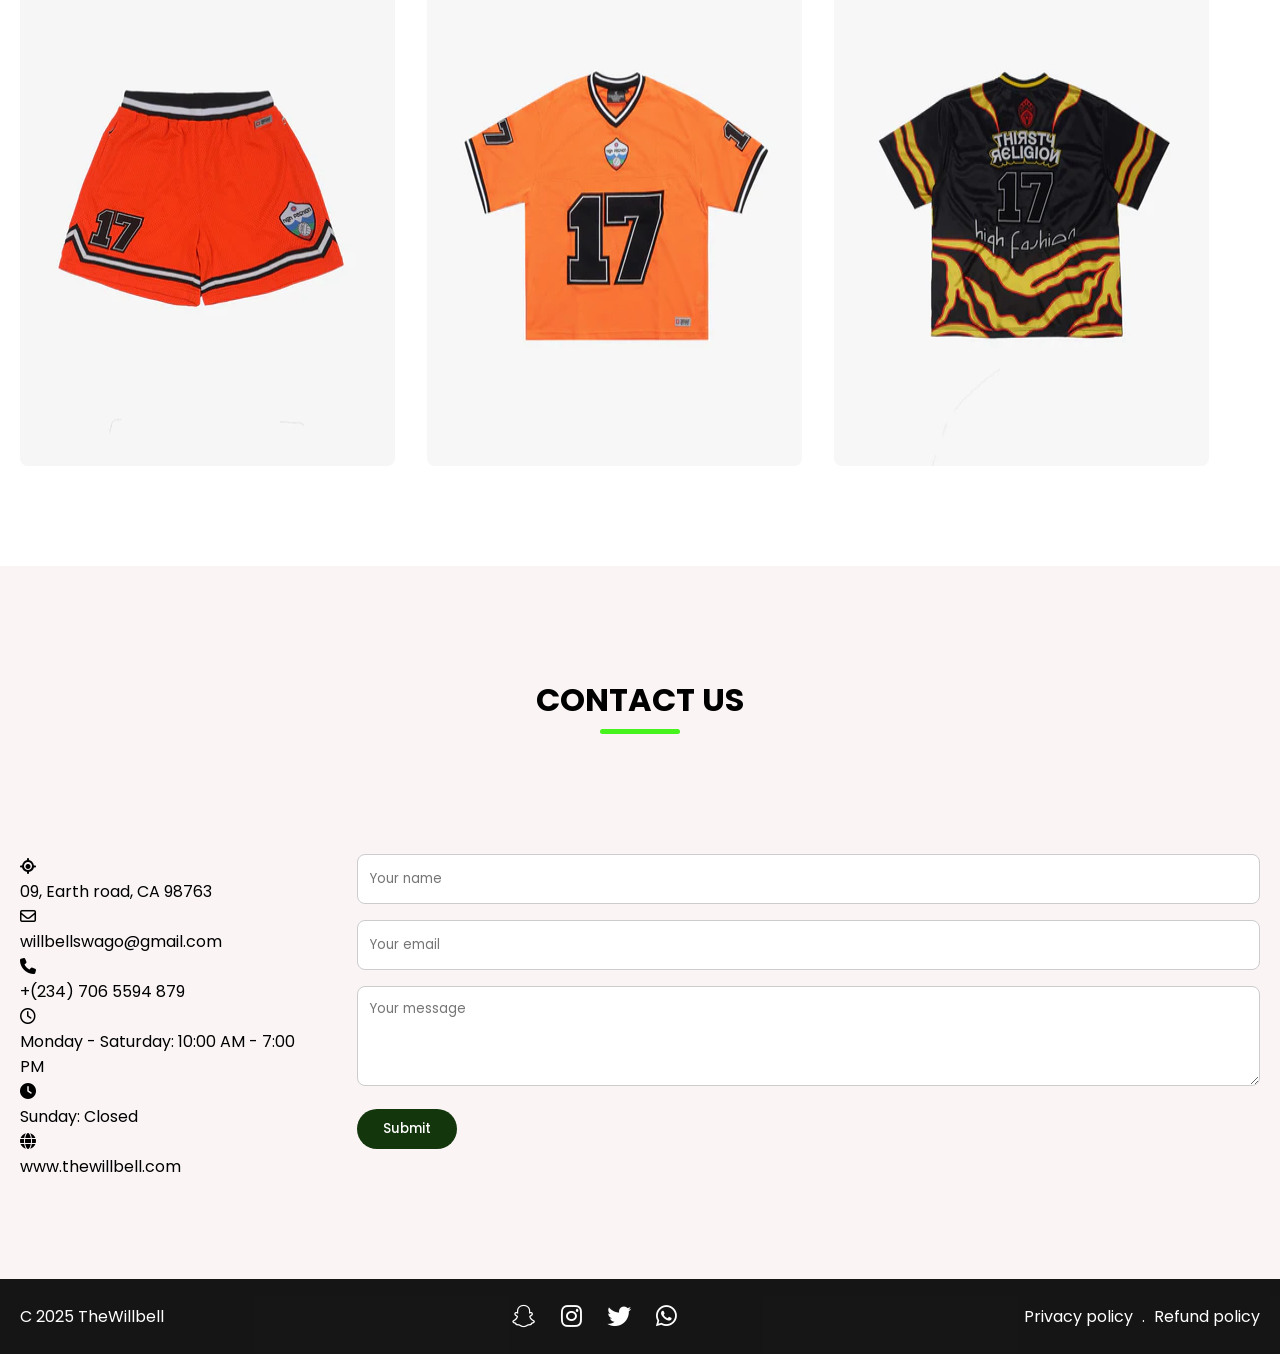
==== commit dde02c15: "updated project" ====
--- a/index.html
+++ b/index.html
@@ -28,7 +28,7 @@
                     <a href="#about" class="nav-link">AboutUs</a>
                 </li>  
                 <li class="nav-item">
-                    <a href="#collections" class="nav-link">Collections</a>
+                    <a href="#menu" class="nav-link">Menu</a>
                 </li> 
                 <li class="nav-item">
                     <a href="#testimonials" class="nav-link">Testimonials</a>
@@ -52,10 +52,10 @@
                 <div class="hero-details">
                     <h2 class="title">Best clothing line</h2>
                     <h3 class="subtitle">Shop twenty or more from us!</h3>
-                    <p class="description">Welcome to our website, here you can shop from a wide variety of collections.</p>
+                    <p class="description">Welcome to our website, here you can shop from a wide variety of menu.</p>
                 
                 <div class="buttons">
-                    <a href="#collections" class="button order-now">Order Now</a>
+                    <a href="#menu" class="button order-now">Order Now</a>
                     <a href="#contact" class="button contact-us">Contact Us</a>
                   </div>
                 </div>
@@ -76,48 +76,49 @@
                     <h2 class="section-title">About Us</h2>
                         <p class="text">TheWillbell is a general name for a group of organizations or, rather, companies created by Ighodalo Onusa Adeolu. TheWillbell encompasses a wide range of initiatives, including a clothing brand, a tech company, and is also the proud creator of the popular app W!. With innovation at its core, TheWillbell is built to inspire creativity, empower digital solutions, and shape culture through fashion and technology. This is one of the companies under the flagship "TheWillbell"</p>
 <div class="social-link-list">
-    <a href="#" class="social-link"><i class="fa-brands fa-facebook"></i></a>
-    
-    <a href="#" class="social-link"><i class="fa-brands fa-instagram"></i></a>
-    
-    <a href="#" class="social-link"><i class="fa-brands fa-twitter"></i></a>
+    <a href="https://www.snapchat.com/add/willbellswago?share_id=AAj2ibg0TnKmjr2hQKrs4g&locale=en_NG" class="social-link"><i class="fa-brands fa-snapchat"></i></a>
+    
+    <a href="https://www.instagram.com/willbellswago?igsh=ZzR1Z2dlZTZ0MWJn&utm_source=qr" class="social-link"><i class="fa-brands fa-instagram"></i></a>
+    
+    <a href="https://x.com/willbellswago?s=21" class="social-link"><i class="fa-brands fa-twitter"></i></a>
+    <a href="https://wa.me/2347053270063" class="social-link"><i class="fa-brands fa-whatsapp"></i></a>
                   </div>
                 </div>
             </div>
           </section>
 
-          <!-- Collections section-->
-           <section class="collections-section" id="collections">
-            <h2 class="section-title">Our Collections</h2>
+          <!-- menu section-->
+           <section class="menu-section" id="menu">
+            <h2 class="section-title">Our menu</h2>
             <div class="section-content">
-                <ul class="collections-list">
-                    <li class="collections-item">
-                        <img src="joggers.png" alt="Joggers" class="collections">
+                <ul class="menu-list">
+                    <li class="menu-item">
+                        <img src="joggers.png" alt="Joggers" class="menu">
                         <h3 class="name">JOGGERS</h3>
                         <p class="text">Quality joggers set for men.</p>
                     </li>
-                    <li class="collections-item">
-                        <img src="necklace.png" alt="necklace" class="collections">
+                    <li class="menu-item">
+                        <img src="necklace.png" alt="necklace" class="menu">
                         <h3 class="name">NECKLACE</h3>
                         <p class="text">Quality neckpiece set for men.</p>
                     </li>
-                     <li class="collections-item">
-                        <img src="polo.png" alt="Polo" class="collections">
+                     <li class="menu-item">
+                        <img src="polo.png" alt="Polo" class="menu">
                         <h3 class="name">POLO</h3>
                         <p class="text">Quality Polo set for men.</p>
                     </li>
-                     <li class="collections-item">
-                        <img src="sweatshirt.png" alt="Sweatshirt" class="collections">
+                     <li class="menu-item">
+                        <img src="sweatshirt.png" alt="Sweatshirt" class="menu">
                         <h3 class="name">SWEATSHIRT</h3>
                         <p class="text">Quality sweatshirt set for men.</p>
                     </li>
-                     <li class="collections-item">
-                        <img src="beanie.png" alt="Beanie" class="collections">
+                     <li class="menu-item">
+                        <img src="beanie.png" alt="Beanie" class="menu">
                         <h3 class="name">BEANIE</h3>
                         <p class="text">Quality beanie set for men.</p>
                     </li>
-                    <li class="collections-item">
-                        <img src="shorts.png" alt="Shorts" class="collections">
+                    <li class="menu-item">
+                        <img src="shorts.png" alt="Shorts" class="menu">
                         <h3 class="name">SHORTS</h3>
                         <p class="text">Quality shorts set for men.</p>
                     </li>
@@ -235,15 +236,16 @@
                     <p class="copyright-text">C 2025 TheWillbell</p>
 
                     <div class="social-link-list">
-                        <a href="#" class="social-link"><i class="fa-brands fa-facebook"></i></a>
-    
-    <a href="#" class="social-link"><i class="fa-brands fa-instagram"></i></a>
-    
-    <a href="#" class="social-link"><i class="fa-brands fa-twitter"></i></a>
+                        <a href="https://www.snapchat.com/add/willbellswago?share_id=AAj2ibg0TnKmjr2hQKrs4g&locale=en_NG" class="social-link"><i class="fa-brands fa-snapchat"></i></a>
+    
+    <a href="https://www.instagram.com/willbellswago?igsh=ZzR1Z2dlZTZ0MWJn&utm_source=qr" class="social-link"><i class="fa-brands fa-instagram"></i></a>
+    
+    <a href="https://x.com/willbellswago?s=21" class="social-link"><i class="fa-brands fa-twitter"></i></a>
+    <a href="https://wa.me/2347053270063" class="social-link"><i class="fa-brands fa-whatsapp"></i></a>
                     </div>
 
                     <p class="policy-text">
-                        <a href="#" class="policy-link">Privacy policy</a>
+                        <a href="https://www.freeprivacypolicy.com/live/ca7fe30c-0d94-40c9-a523-8f35e4d880bf" class="policy-link">Privacy policy</a>
                         <span class="seperator">.</span>
                         <a href="#" class="policy-link">Refund policy</a>
                     </p>
--- a/style.css
+++ b/style.css
@@ -246,13 +246,13 @@
     color: var(--secondary-color);
 }
 
-/* collections section styling */
-.collections-section {
+/* menu section styling */
+.menu-section {
     color: var(--white-color);
     background-color: var(--dark-color);
     padding: 50px 0 100px;
 }
-.collections-section .collections-list {
+.menu-section .menu-list {
     display: flex;
     flex-wrap: wrap;
     gap: 110px;
@@ -260,7 +260,7 @@
     justify-content: space-between;
 }
 
-.collections-section .collections-list .collections-item {
+.menu-section .menu-list .menu-item {
     display: flex;
     align-items: center;
     text-align: center;
@@ -269,20 +269,20 @@
     width: calc(100% / 3 - 110px);
 }
 
-.collections-section .collections-list .collections-item .collections-image {
+.menu-section .menu-list .menu-item .menu-image {
     max-width: 50%;
     aspect-ratio: 1;
     margin-bottom: 15px;
     object-fit: contain;
 }
 
-.collections-section .collections-list .collections-item .name {
+.menu-section .menu-list .menu-item .name {
     margin: 12px 0;
     font-size: var(--font-size-l);
     font-weight: var(--font-weight-semibold);
 }
 
-.collections-section .collections-list .collections-item text{
+.menu-section .menu-list .menu-item text{
     font-size: var(--font-size-m);
 }
 
@@ -458,11 +458,11 @@
 
 /* Responsive media query code for max width 1024px */
 @media screen and (max-width: 1024px) {
-  .collections-section .collections-list .collections-list {
+  .menu-section .menu-list .menu-list {
     gap: 60px;
   }
 
-  .collections-section .collections-list .collections-item {
+  .menu-section .menu-list .menu-item {
     width: calc(100% / 3 - 60px);;
   }
 }
@@ -476,7 +476,7 @@
         --font-size-xxl: 1.8rem;
     }
 
-    body.show-mobile-collections header::before {
+    body.show-mobile-menu header::before {
         content: "";
         position: fixed;
         left: 0;
@@ -487,22 +487,22 @@
         background: rgba(0 ,0, 0, 0.2);
     }
 
-    .navbar :where(#collections-close-button, #collections-open-button) {
+    .navbar :where(#menu-close-button, #menu-open-button) {
         display: block;
         font-size: var(--font-size-l);
     }
 
-    .navbar #collections-close-button {
+    .navbar #menu-close-button {
         position: absolute;
         right: 30px;
         top: 30px;
     }
 
-    .navbar #collections-open-button {
+    .navbar #menu-open-button {
         color: var(--white-color);
     }
 
-    .navbar .nav-collections {
+    .navbar .nav-menu {
         display: block;
         position: fixed;
         left: -300px;
@@ -513,15 +513,15 @@
         flex-direction: column;
         align-items: center;
         padding-top: 100px;
-        background: var(--white-color);
+        background: var(--primary-color);
         transition: left 0.2s ease;
     }
 
-    body.show-mobile-collections .navbar .nav-collections {
+    body.show-mobile-menu .navbar .nav-menu {
         left: 0;
     }
 
-    .navbar .nav-collections .nav-link{
+    .navbar .nav-menu .nav-link{
         color: var(--white-color);
         display: block;
         margin-top: 17px;
@@ -560,15 +560,15 @@
         aspect-ratio: 1;
     }
 
-    .collections-section .collections-list {
+    .menu-section .menu-list {
         gap: 30px;
     }
 
-    .collections-section .collections-list .collections-item {
+    .menu-section .menu-list .menu-item {
         width: calc(100% / 2 -30px);
     }  
 
-    .collections-section .collections-list .collections-item .collections-image {
+    .menu-section .menu-list .menu-item .menu-image {
         max-width: 200px;
     }
 
@@ -588,11 +588,11 @@
 
 /* Responsive media query code for max width 640px */
 @media screen and (max-width: 640px) {
-  .collections-section .collections-list {
+  .menu-section .menu-list {
     gap: 60px;
   }    
 
-  .collections-section .collections-list .collections-item
+  .menu-section .menu-list .menu-item
   .catalogue-section .catalogue-list .catalogue-item {
         width: 100%;
     }  
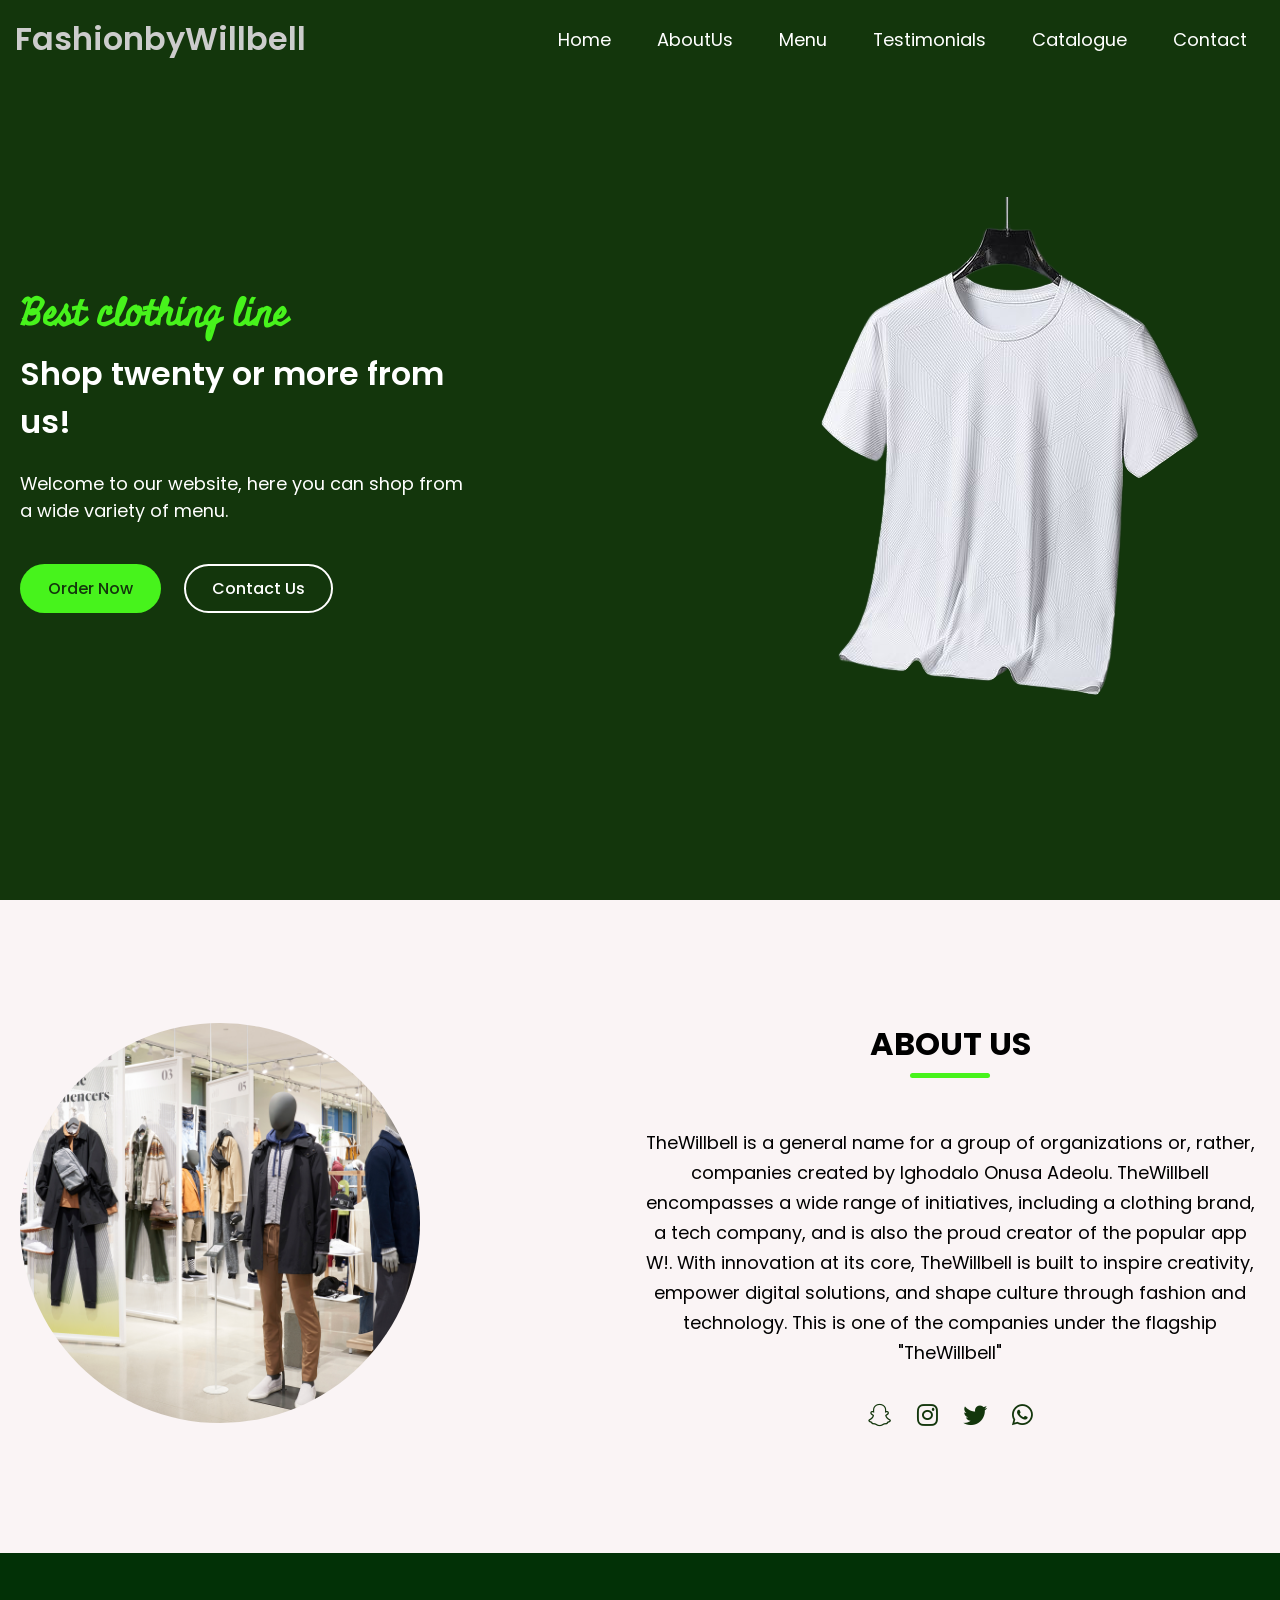
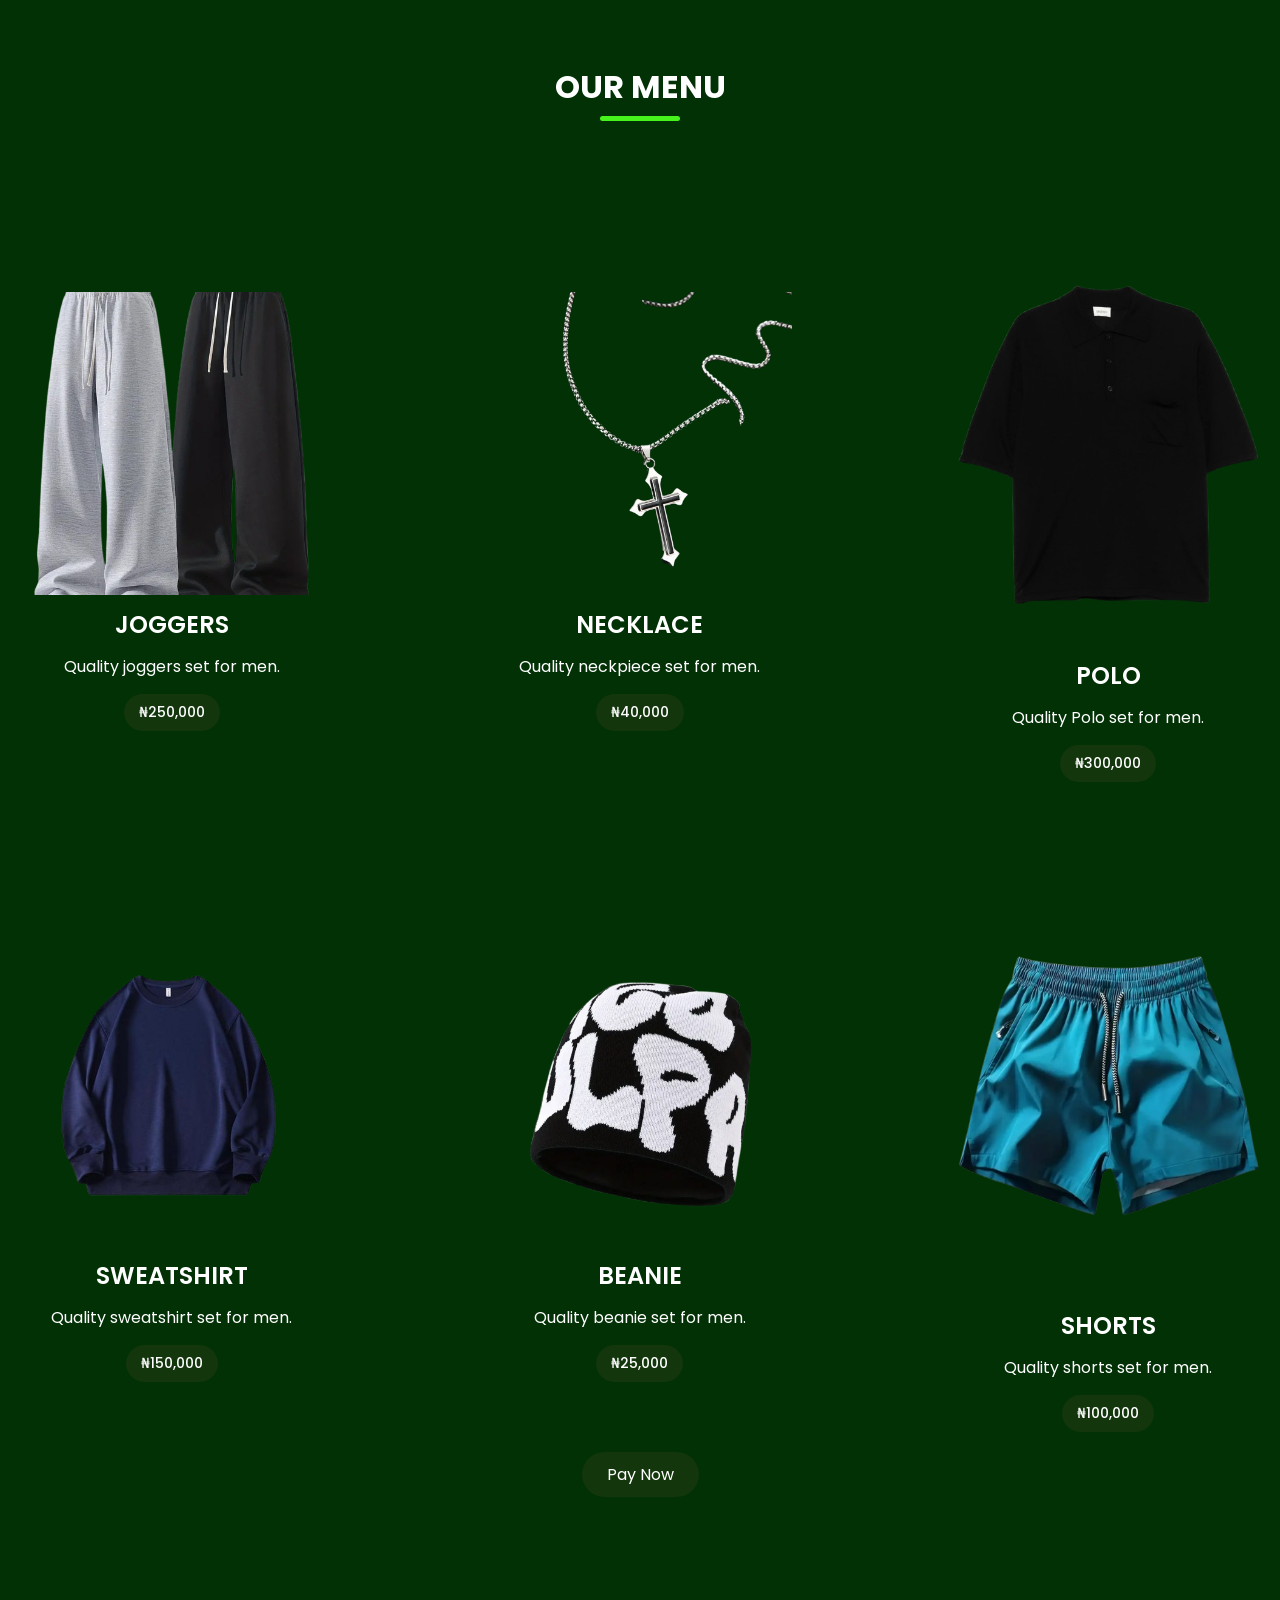
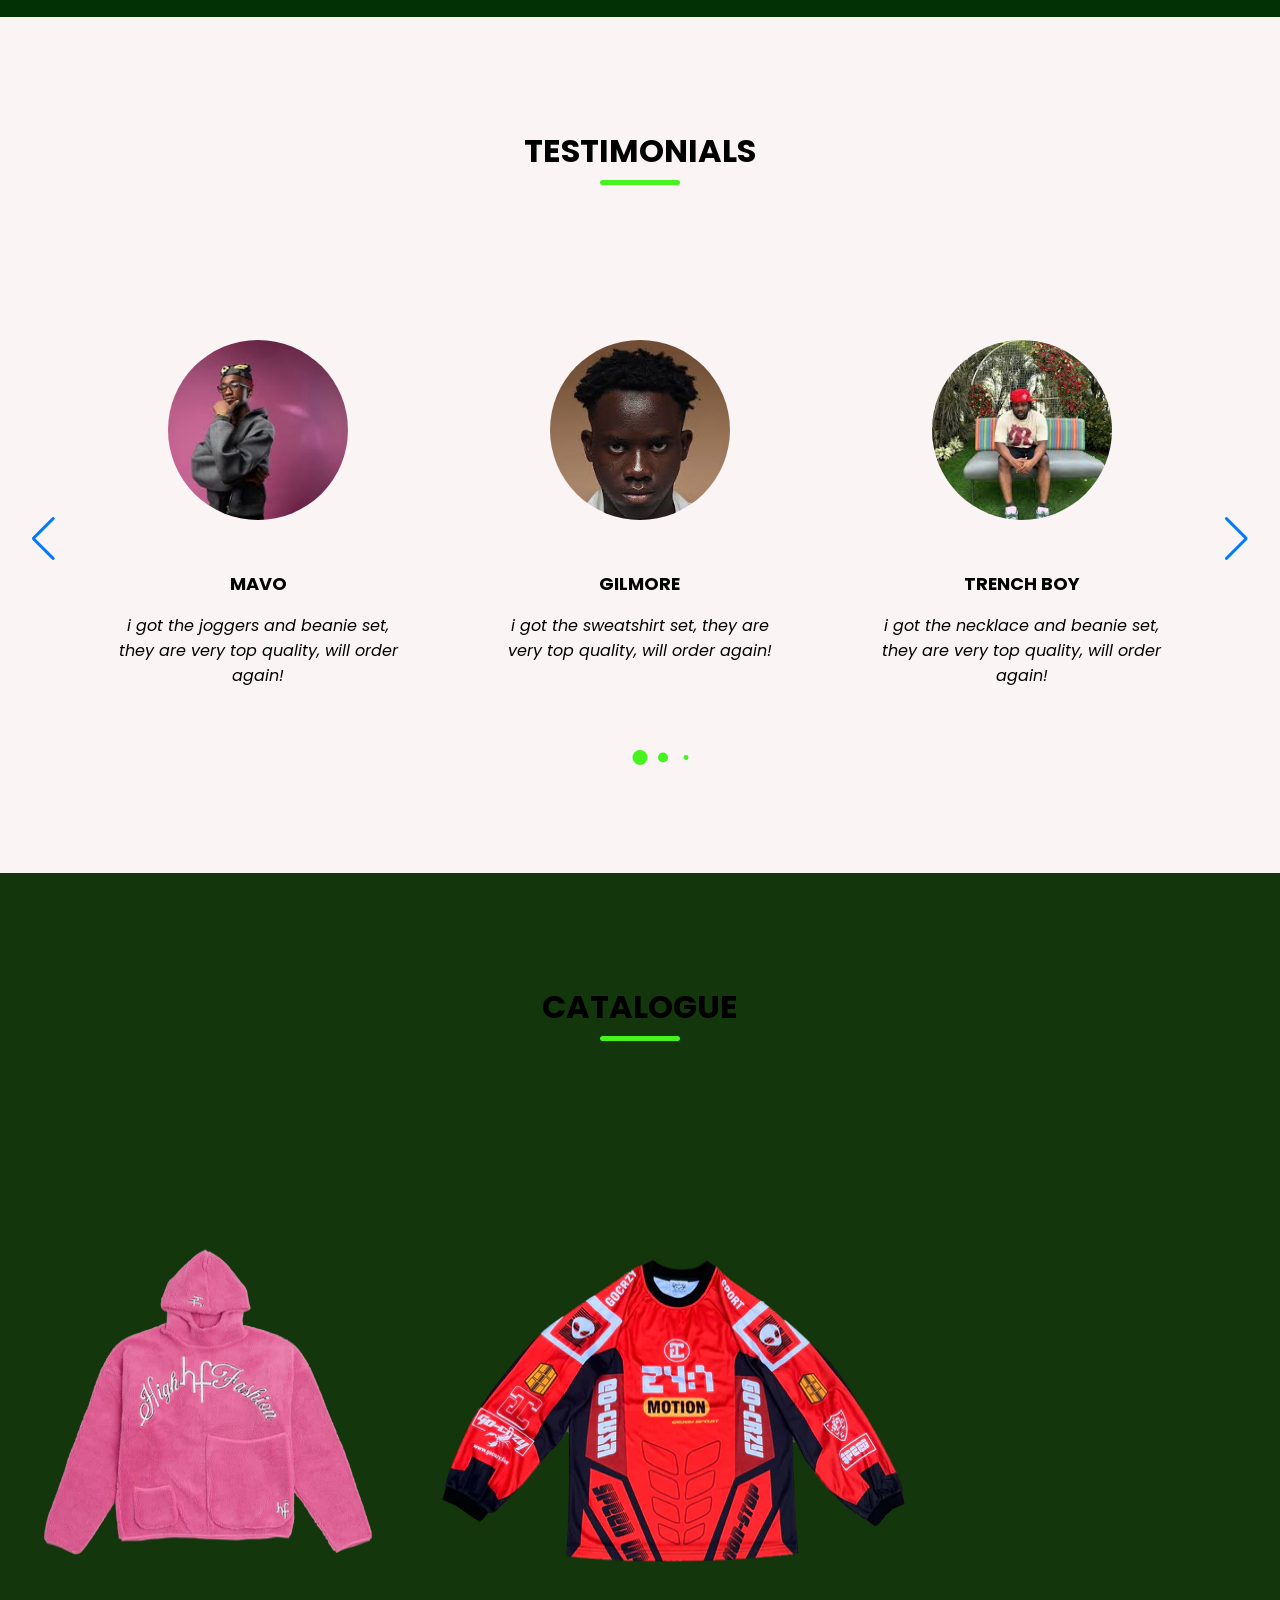
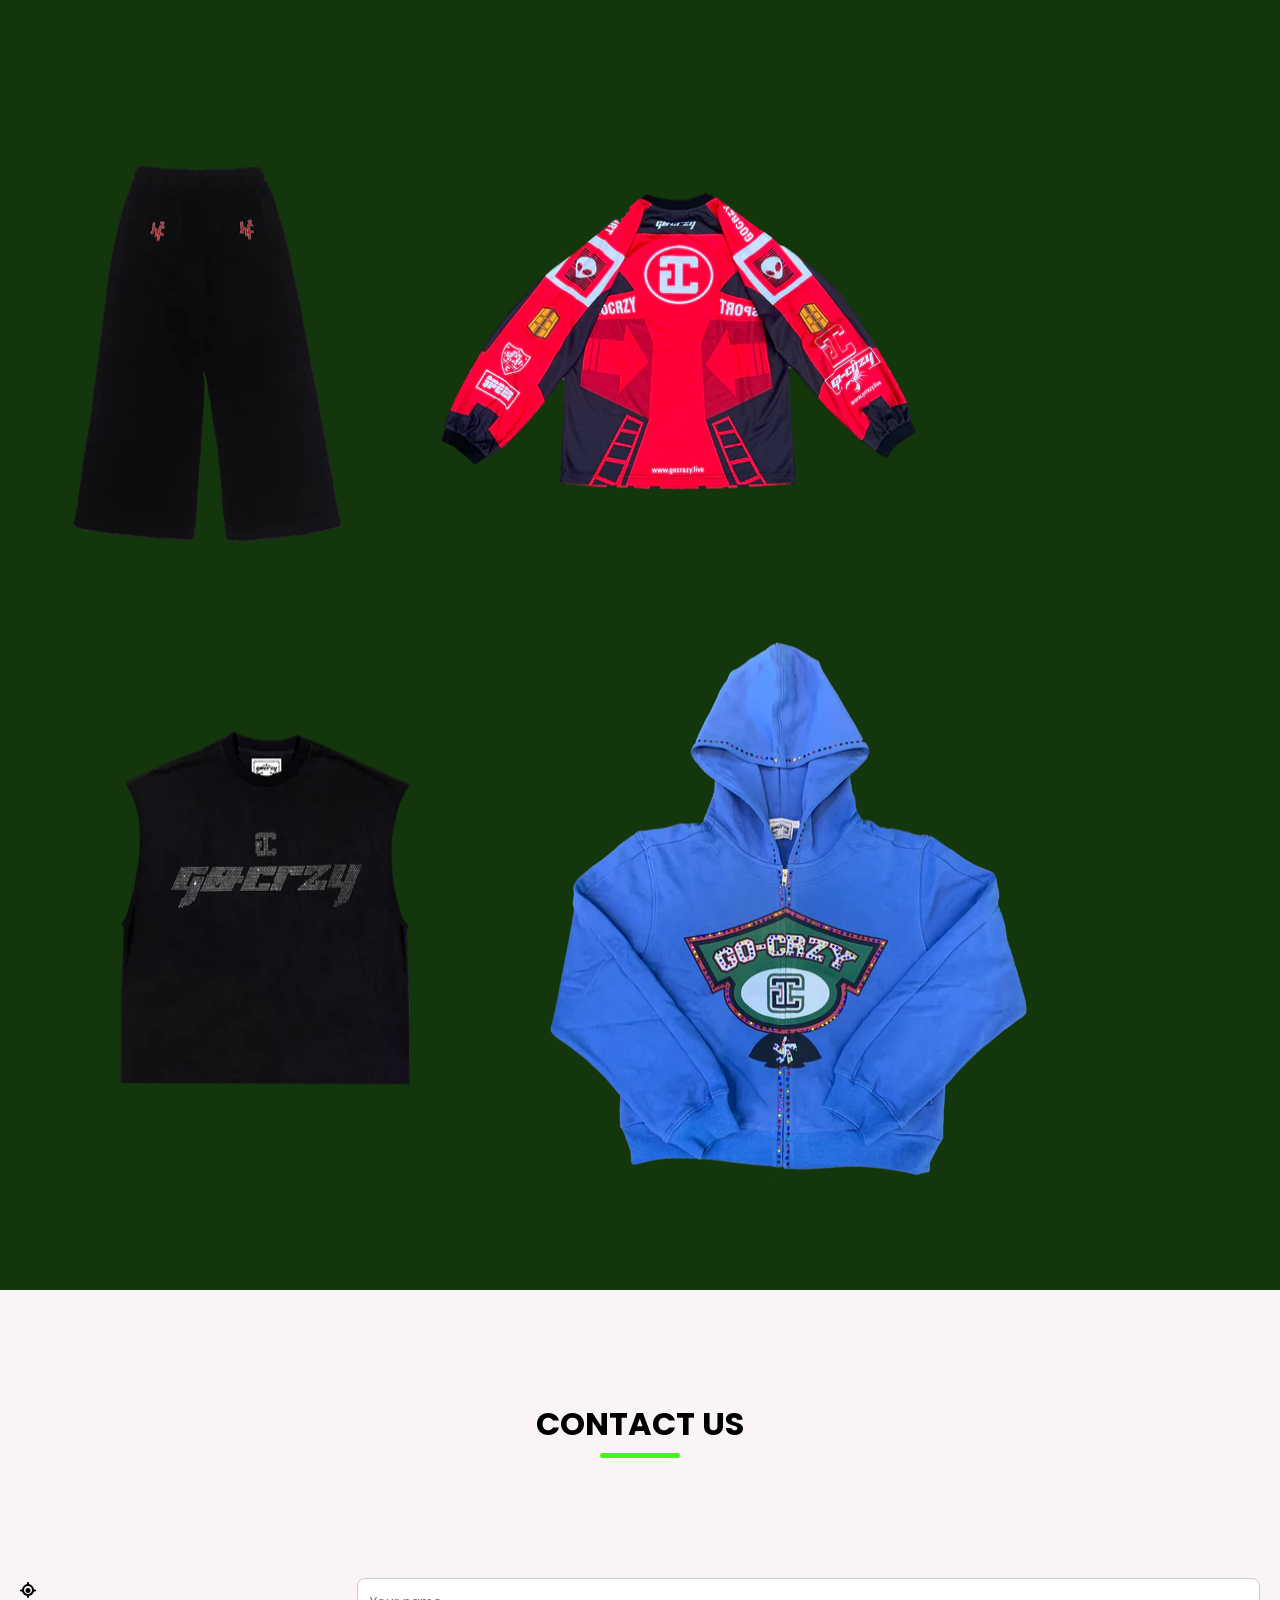
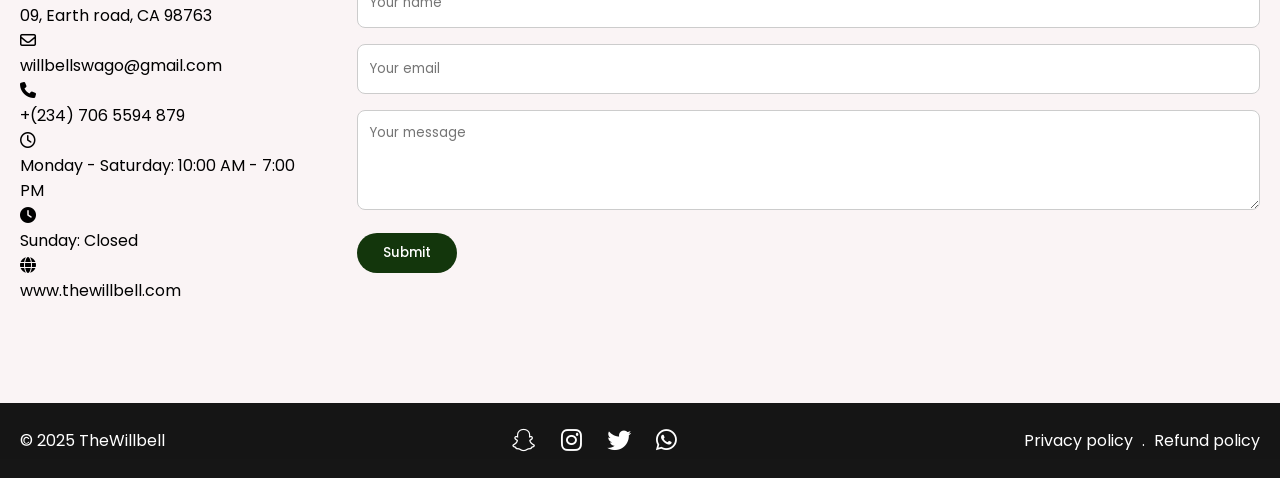
==== commit dcb564e8: "updated project" ====
--- a/index.html
+++ b/index.html
@@ -16,7 +16,7 @@
     <header>
         <nav class="navbar section-content">
             <a href="#" class="nav-logo">
-                <h2 class="logo-text">TheWillbell | FashionbyWillbell</h2>
+                <h2 class="logo-text">FashionbyWillbell</h2>
             </a>
             <ul class="nav-menu">
                 <button id="menu-close-button" class="fas fa-times"></button>
@@ -96,34 +96,84 @@
                         <img src="joggers.png" alt="Joggers" class="menu">
                         <h3 class="name">JOGGERS</h3>
                         <p class="text">Quality joggers set for men.</p>
+                        <button class="price-tag">₦250,000</button>
                     </li>
                     <li class="menu-item">
                         <img src="necklace.png" alt="necklace" class="menu">
                         <h3 class="name">NECKLACE</h3>
                         <p class="text">Quality neckpiece set for men.</p>
+                        <button class="price-tag">₦40,000</button>
                     </li>
                      <li class="menu-item">
                         <img src="polo.png" alt="Polo" class="menu">
                         <h3 class="name">POLO</h3>
                         <p class="text">Quality Polo set for men.</p>
+                        <button class="price-tag">₦300,000</button>
                     </li>
                      <li class="menu-item">
                         <img src="sweatshirt.png" alt="Sweatshirt" class="menu">
                         <h3 class="name">SWEATSHIRT</h3>
                         <p class="text">Quality sweatshirt set for men.</p>
+                        <button class="price-tag">₦150,000</button>
                     </li>
                      <li class="menu-item">
                         <img src="beanie.png" alt="Beanie" class="menu">
                         <h3 class="name">BEANIE</h3>
                         <p class="text">Quality beanie set for men.</p>
+                        <button class="price-tag">₦25,000</button>
                     </li>
                     <li class="menu-item">
                         <img src="shorts.png" alt="Shorts" class="menu">
                         <h3 class="name">SHORTS</h3>
                         <p class="text">Quality shorts set for men.</p>
+                        <button class="price-tag">₦100,000</button>
                     </li>
                 </ul>
             </div>
+
+            <!-- Payment Button -->
+<div class="payment-button-container">
+    <button class="payment-button" onclick="openModal()">Pay Now</button>
+</div>
+
+<!-- Modal -->
+<div id="paymentModal" class="modal">
+    <div class="modal-content">
+        <span class="close" onclick="closeModal()">&times;</span>
+        <h3>Scan to Pay with Opay</h3>
+        <img src="opay-qr.jpg" alt="Opay QR Code">
+
+        <p>Or pay to: <strong>7053270063</strong> (Opay Wallet)</p>
+        <button class="copy-btn" onclick="copyAccountNumber()">Copy Account Number</button>
+        <p id="copyMessage" style="color:green; display:none;">Copied!</p>
+    </div>
+</div>
+
+<script>
+function openModal() {
+    document.getElementById("paymentModal").style.display = "block";
+}
+function closeModal() {
+    document.getElementById("paymentModal").style.display = "none";
+}
+window.onclick = function(event) {
+    let modal = document.getElementById("paymentModal");
+    if (event.target == modal) {
+        modal.style.display = "none";
+    }
+}
+
+function copyAccountNumber() {
+    let accountNumber = "08012345678"; // Your Opay wallet number
+    navigator.clipboard.writeText(accountNumber).then(() => {
+        document.getElementById("copyMessage").style.display = "block";
+        setTimeout(() => {
+            document.getElementById("copyMessage").style.display = "none";
+        }, 2000);
+    });
+}
+</script>
+
            </section>
 
            <!-- Testimonials section -->
@@ -233,7 +283,7 @@
              <!-- Footer section -->
               <footer class="footer-section">
                 <div class="section-content">
-                    <p class="copyright-text">C 2025 TheWillbell</p>
+                    <p class="copyright-text">© 2025 TheWillbell</p>
 
                     <div class="social-link-list">
                         <a href="https://www.snapchat.com/add/willbellswago?share_id=AAj2ibg0TnKmjr2hQKrs4g&locale=en_NG" class="social-link"><i class="fa-brands fa-snapchat"></i></a>
--- a/style.css
+++ b/style.css
@@ -249,7 +249,7 @@
 /* menu section styling */
 .menu-section {
     color: var(--white-color);
-    background-color: var(--dark-color);
+    background-color:rgb(2, 49, 6);
     padding: 50px 0 100px;
 }
 .menu-section .menu-list {
@@ -285,6 +285,113 @@
 .menu-section .menu-list .menu-item text{
     font-size: var(--font-size-m);
 }
+
+.price-tag {
+    background-color: var(--secondary-color); 
+    background: var(--primary-color);
+    margin-top: 15px;
+    border-color: var(--white-color);
+    color: white;
+    border: none;
+    padding: 8px 15px;
+    border-radius: 20px;
+    font-size: 14px;
+    font-weight: var(--font-weight-medium);
+    cursor: pointer;
+    transition: background-color 0.3s ease;
+}
+
+.price-tag:hover {
+    background-color: var(--secondary-color);
+}
+
+.payment-button-container {
+    text-align: center;
+    margin-top: 20px;
+}
+
+.payment-button {
+    display: block;
+    margin: 20px auto; /* centers horizontally */
+    padding: 10px 25px;
+    background-color: var(--primary-color);
+    color: white;
+    border: none;
+    border-radius: 50px;
+    cursor: pointer;
+    font-size: 1rem;
+    transition: 0.3s ease;
+}
+
+.payment-button:hover {
+    background-color: #218838;
+}
+
+
+.payment-button:hover {
+    background-color: var(--secondary-color);
+}
+
+/* Modal Styles */
+.modal {
+    display: none;
+    position: fixed;
+    z-index: 1000;
+    left: 0; 
+    top: 0;
+    width: 100vw; 
+    height: 100vh;
+    background-color: rgba(0,0,0,0.5);
+    align-items: center;
+    justify-content: center;
+}
+
+.modal-content {
+    position: relative;
+    background-color: var(--primary-color);
+    margin: 0;
+    padding: 20px;
+    border-radius: 10px;
+    width: 90%;
+    max-width: 350px;
+    text-align: center;
+    box-shadow: 0 4px 10px rgba(0,0,0,0.3);
+}
+
+/* Make QR code scale down */
+.modal-content img {
+    width: 100%;
+    height: auto;
+    max-width: 200px; /* Keeps it from getting too big */
+    display: block;
+    margin: 0 auto;
+}
+
+.close {
+    position: absolute;
+    right: 15px;
+    top: 10px;
+    font-size: 20px;
+    font-weight: bold;
+    cursor: pointer;
+}
+
+.copy-btn {
+    background-color: #28a745;
+    color: white;
+    border: none;
+    padding: 8px 15px;
+    font-size: 14px;
+    border-radius: 5px;
+    cursor: pointer;
+    margin-top: 10px;
+    transition: background-color 0.3s ease;
+}
+
+.copy-btn:hover {
+    background-color: #218838;
+}
+
 
 /* Testimonials section styling */
 .testimonials-section {
@@ -343,6 +450,7 @@
 /* Catalogue section */
 .catalogue-section {
     padding: 50px 0 100px;
+    background-color: #13360c;
 }
 
 .catalogue-section .catalogue-list { 
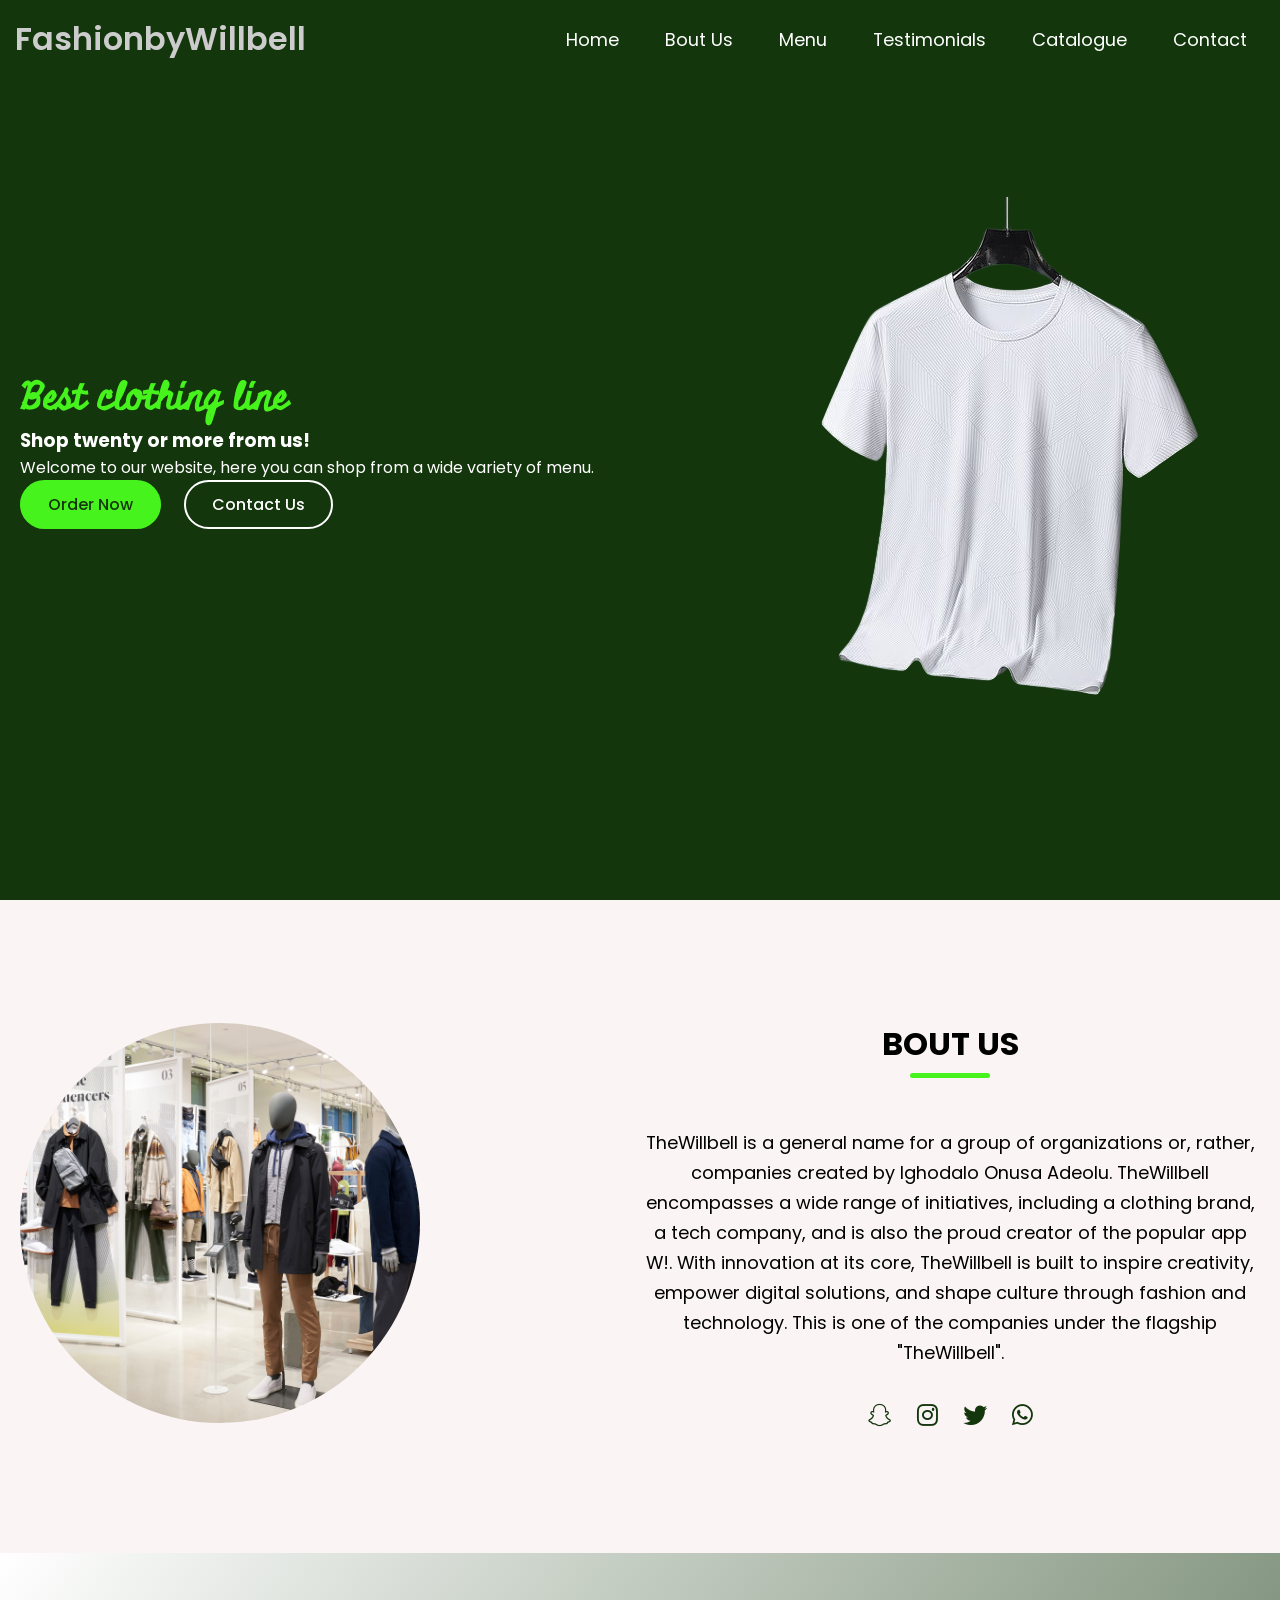
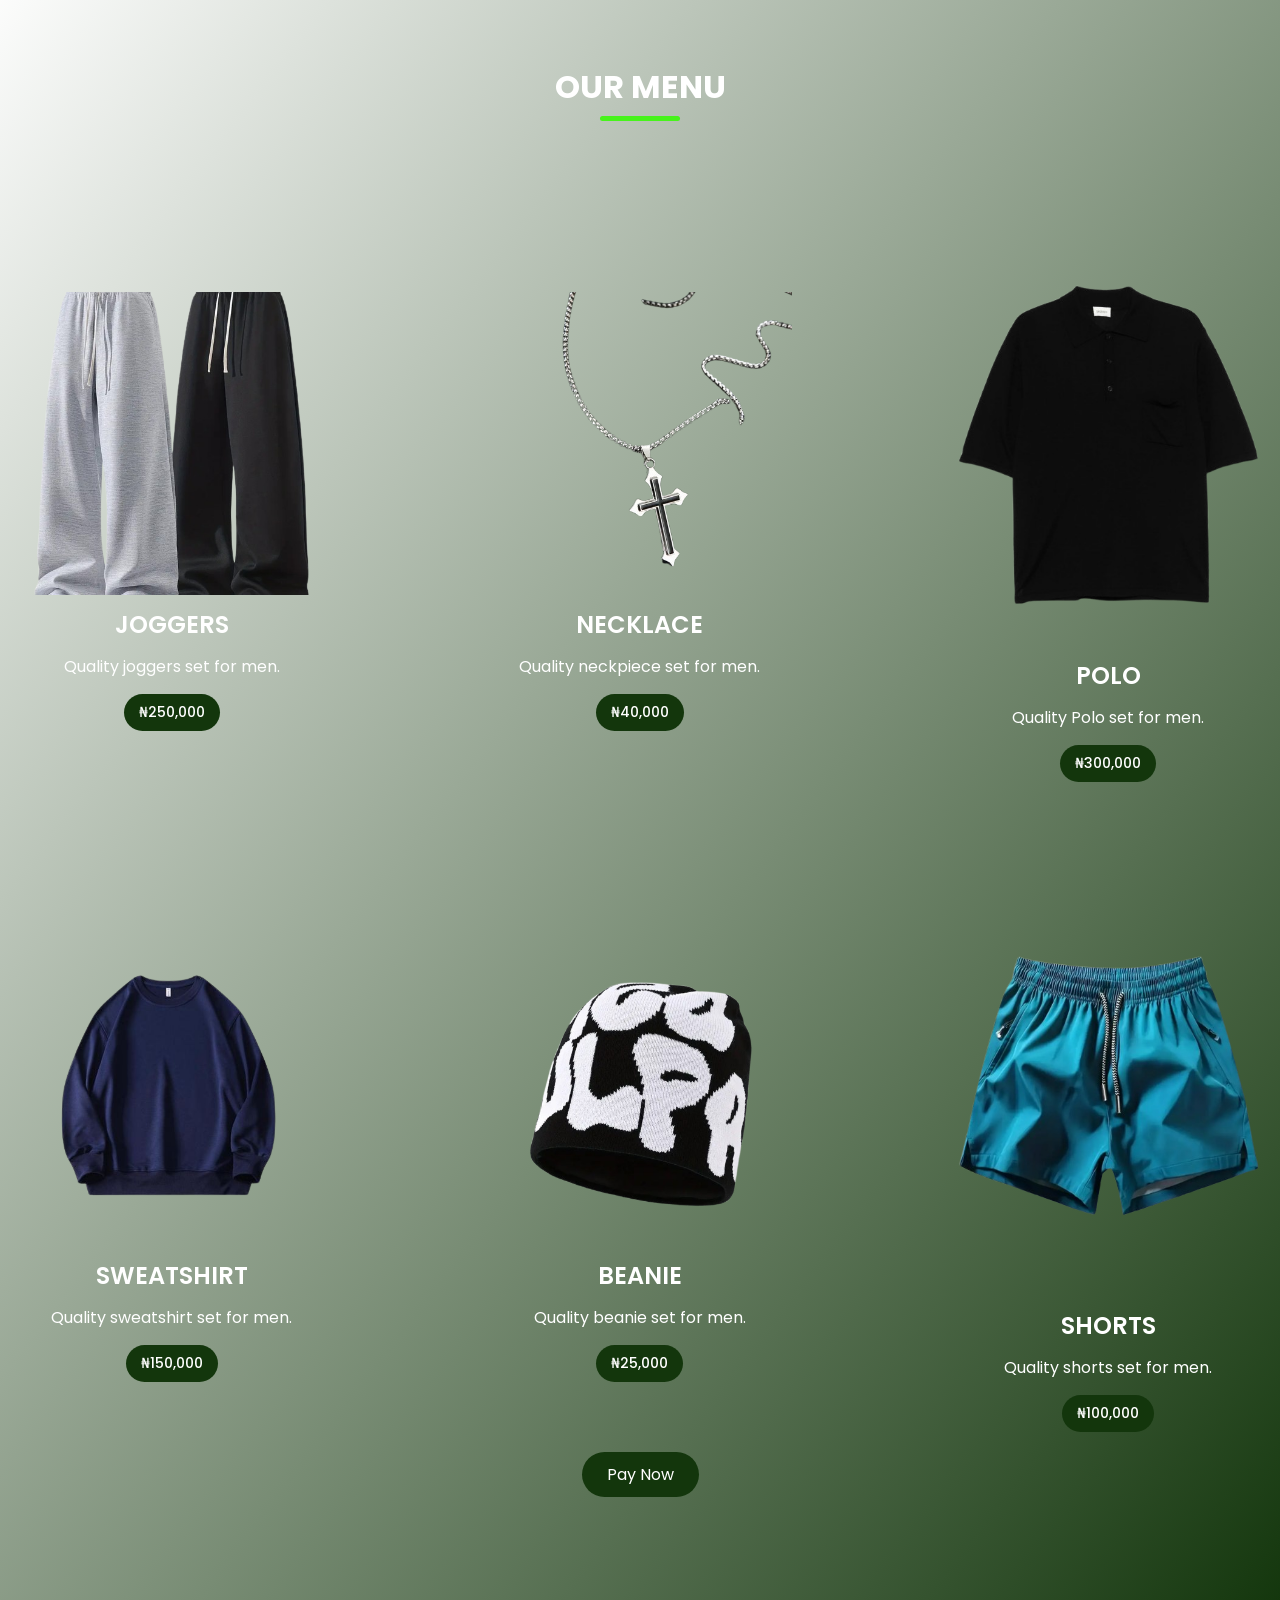
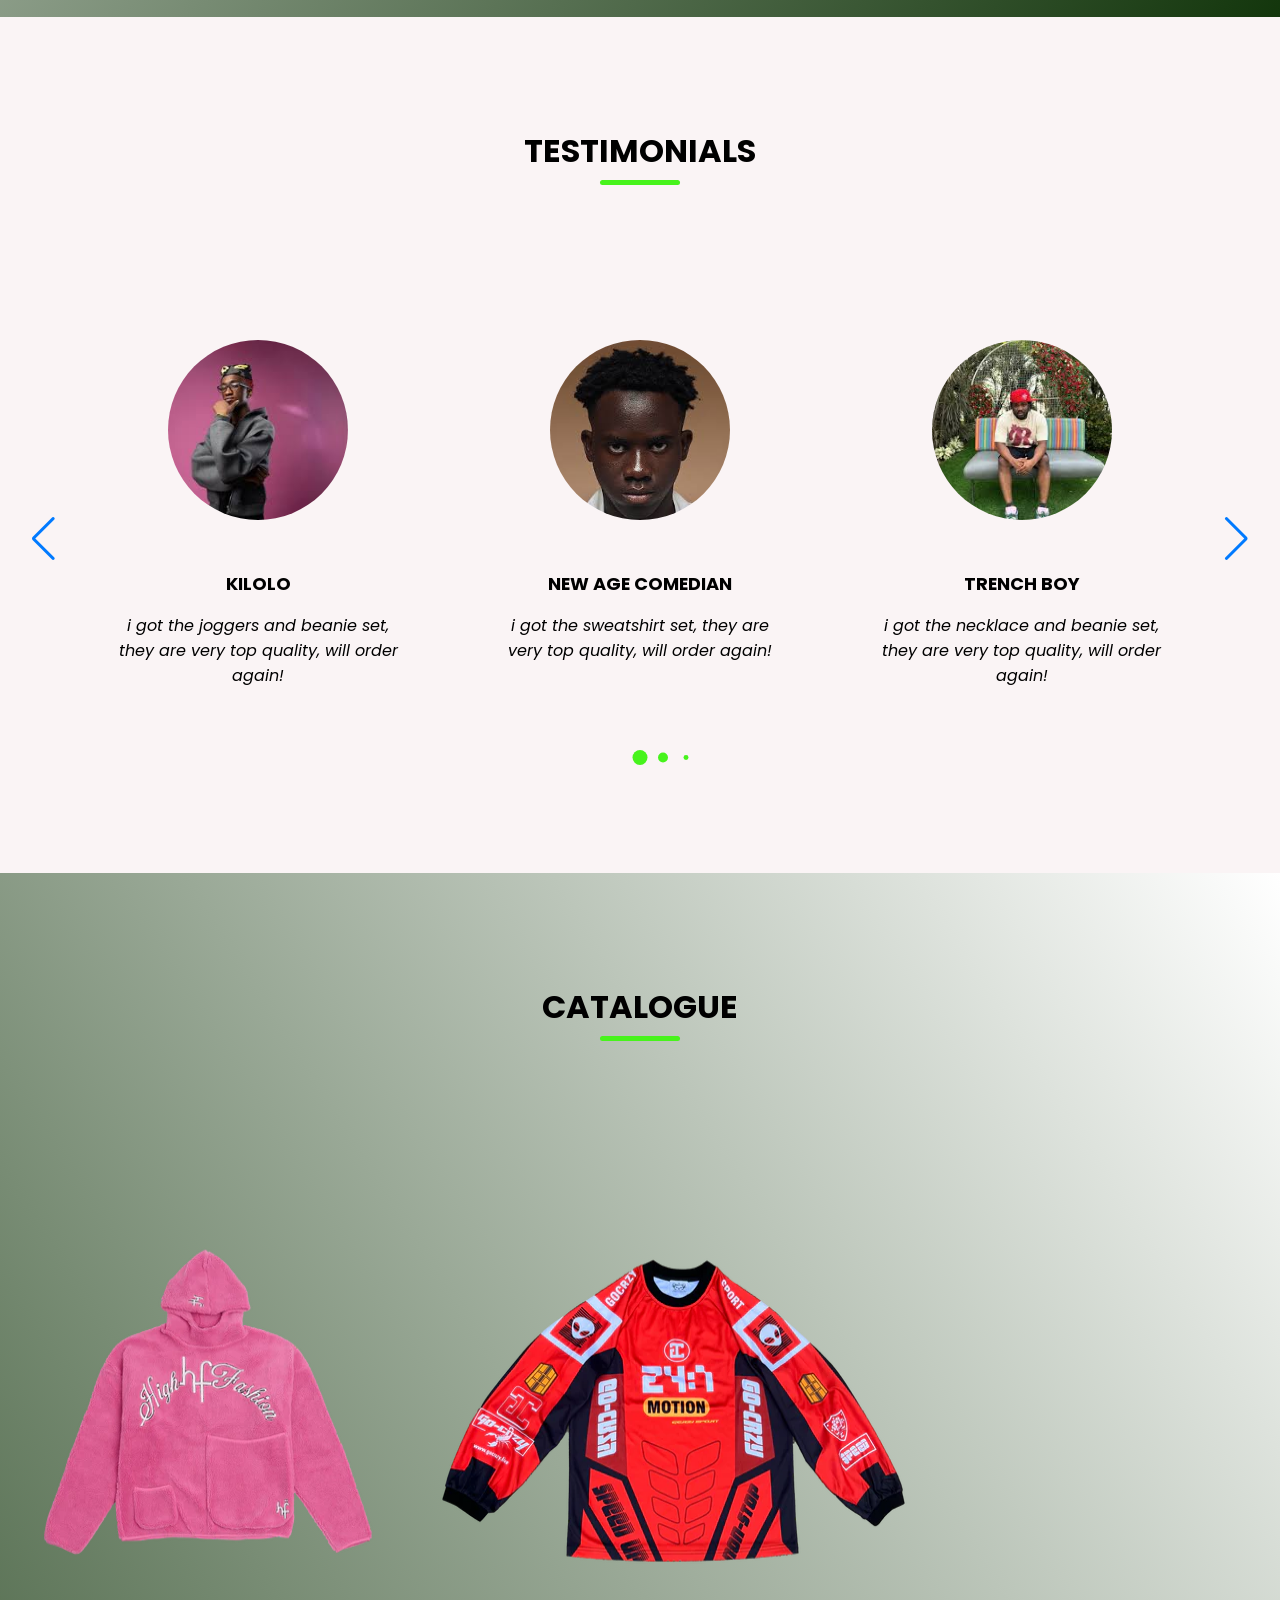
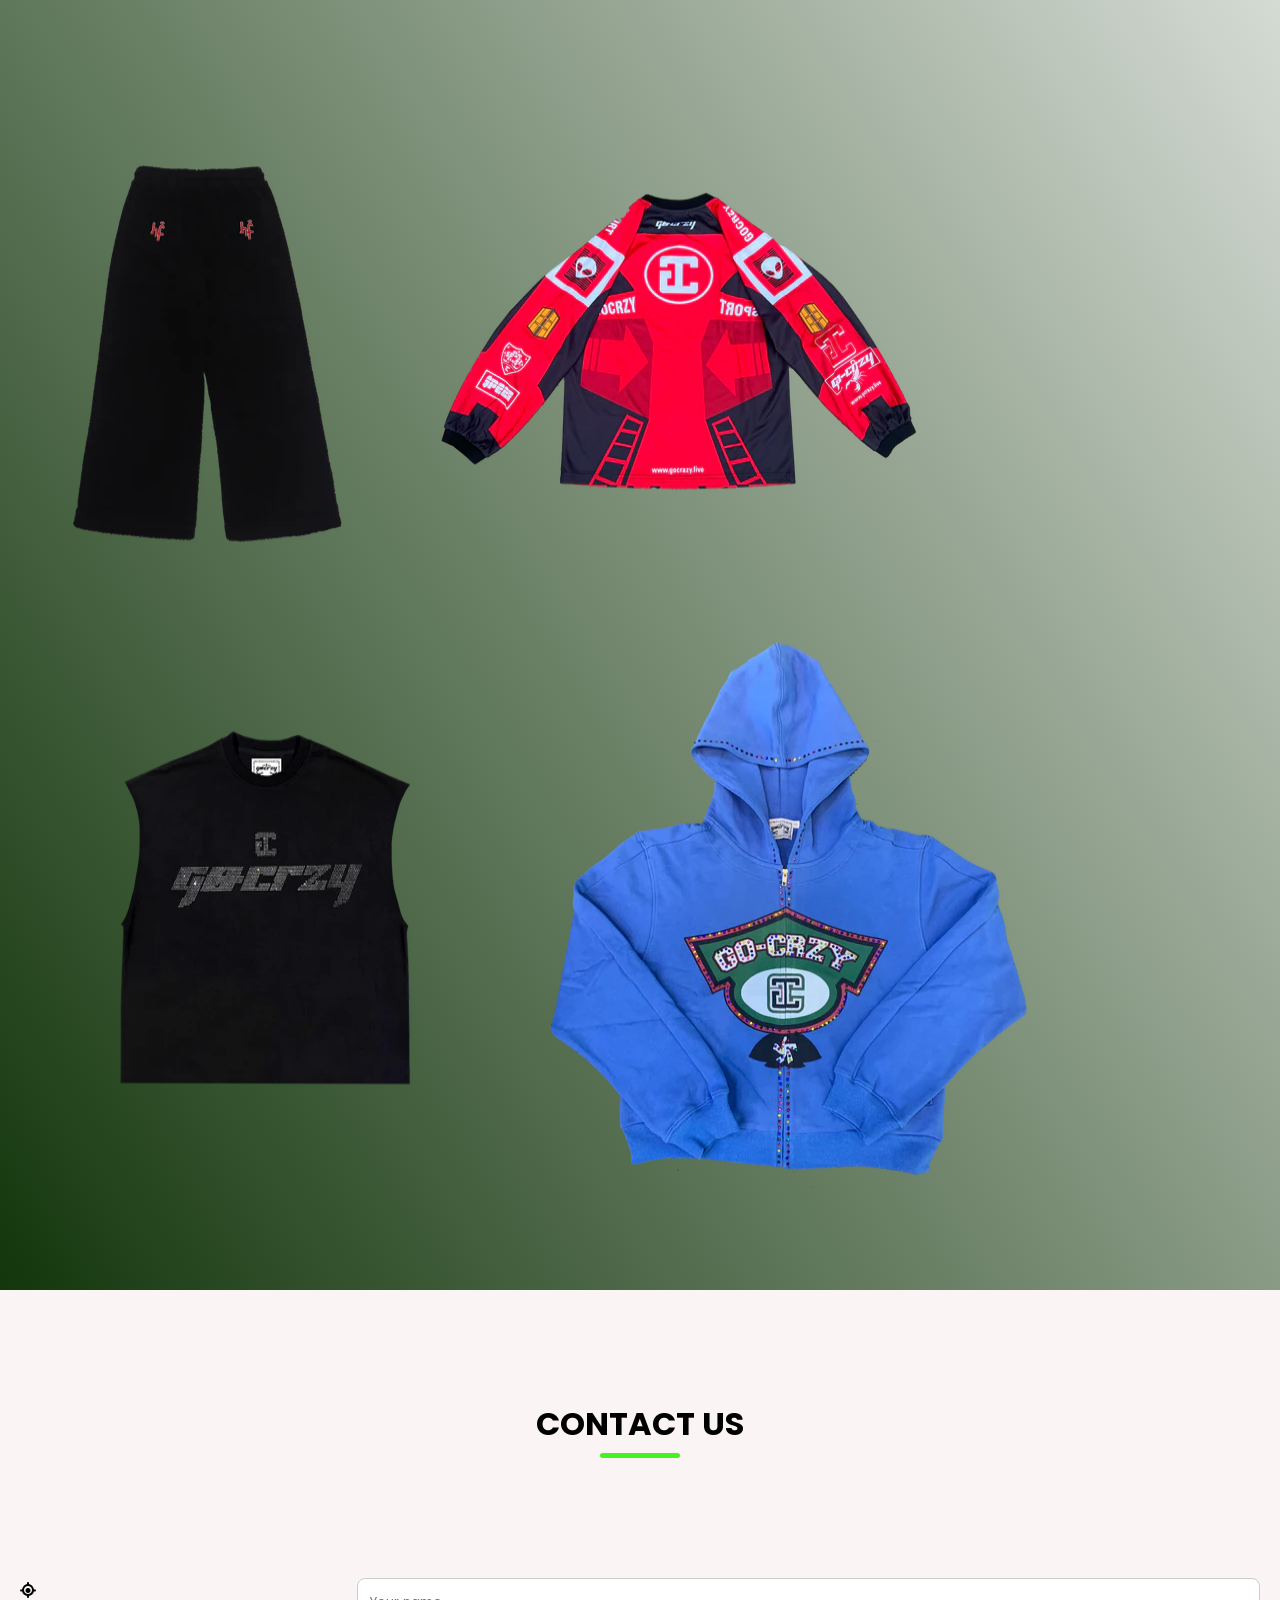
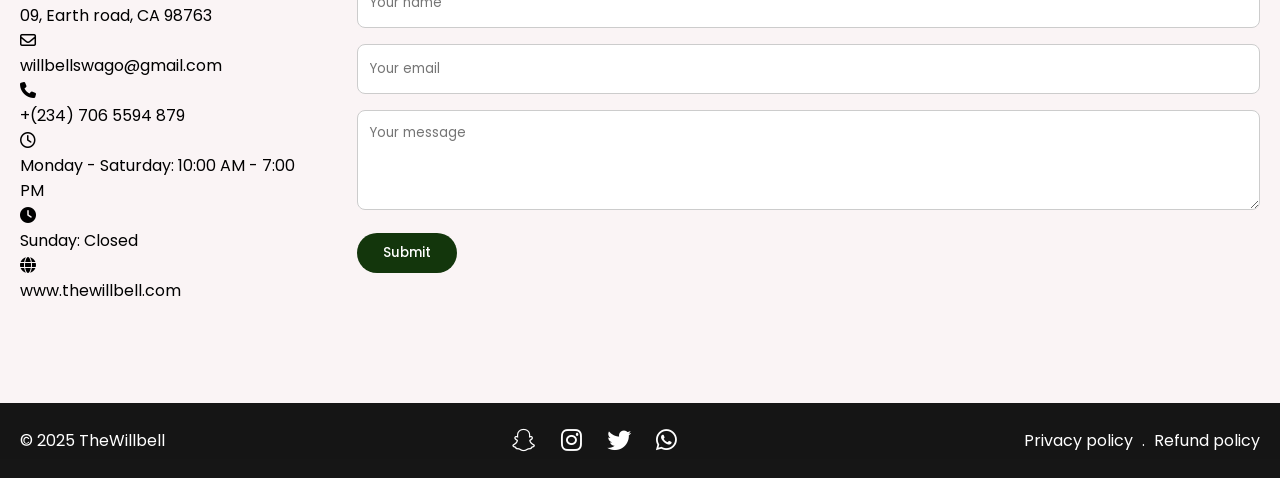
==== commit d81a6998: "updated ptoject" ====
--- a/index.html
+++ b/index.html
@@ -25,7 +25,7 @@
                     <a href="#" class="nav-link">Home</a>
                 </li>
                   <li class="nav-item">
-                    <a href="#about" class="nav-link">AboutUs</a>
+                    <a href="#about" class="nav-link">Bout Us</a>
                 </li>  
                 <li class="nav-item">
                     <a href="#menu" class="nav-link">Menu</a>
@@ -51,8 +51,8 @@
             <div class="section-content">
                 <div class="hero-details">
                     <h2 class="title">Best clothing line</h2>
-                    <h3 class="subtitle">Shop twenty or more from us!</h3>
-                    <p class="description">Welcome to our website, here you can shop from a wide variety of menu.</p>
+                    <h3 class="fade-in" style="animation-delay: 0.5s;">Shop twenty or more from us!</h3>
+                    <p class="fade-in" style="animation-delay: 1s;">Welcome to our website, here you can shop from a wide variety of menu.</p>
                 
                 <div class="buttons">
                     <a href="#menu" class="button order-now">Order Now</a>
@@ -73,8 +73,8 @@
                     <img src="about.jpg" alt="About" class="about-image">
                 </div>
                 <div class="about-details">
-                    <h2 class="section-title">About Us</h2>
-                        <p class="text">TheWillbell is a general name for a group of organizations or, rather, companies created by Ighodalo Onusa Adeolu. TheWillbell encompasses a wide range of initiatives, including a clothing brand, a tech company, and is also the proud creator of the popular app W!. With innovation at its core, TheWillbell is built to inspire creativity, empower digital solutions, and shape culture through fashion and technology. This is one of the companies under the flagship "TheWillbell"</p>
+                    <h2 class="section-title">Bout Us</h2>
+                        <p class="text">TheWillbell is a general name for a group of organizations or, rather, companies created by Ighodalo Onusa Adeolu. TheWillbell encompasses a wide range of initiatives, including a clothing brand, a tech company, and is also the proud creator of the popular app W!. With innovation at its core, TheWillbell is built to inspire creativity, empower digital solutions, and shape culture through fashion and technology. This is one of the companies under the flagship "TheWillbell".</p>
 <div class="social-link-list">
     <a href="https://www.snapchat.com/add/willbellswago?share_id=AAj2ibg0TnKmjr2hQKrs4g&locale=en_NG" class="social-link"><i class="fa-brands fa-snapchat"></i></a>
     
@@ -129,6 +129,7 @@
                         <button class="price-tag">₦100,000</button>
                     </li>
                 </ul>
+
             </div>
 
             <!-- Payment Button -->
@@ -164,7 +165,7 @@
 }
 
 function copyAccountNumber() {
-    let accountNumber = "08012345678"; // Your Opay wallet number
+    let accountNumber = "7053270063"; // Your Opay wallet number
     navigator.clipboard.writeText(accountNumber).then(() => {
         document.getElementById("copyMessage").style.display = "block";
         setTimeout(() => {
@@ -185,12 +186,12 @@
                             <ul class="testimonials-list swiper-wrapper">
                                 <li class="testimonial swiper-slide">
                                     <img src="mAVO.jpeg" alt="mAVO" class="user-image">
-                                    <h3 class="name">MAVO</h3>
+                                    <h3 class="name">KILOLO</h3>
                                     <i class="feedback">i got the joggers and beanie set, they are very top quality, will order again!</i>
                                 </li>
                                 <li class="testimonial swiper-slide">
                                     <img src="gil.jpeg" alt="gil" class="user-image">
-                                    <h3 class="name">GILMORE</h3>
+                                    <h3 class="name">NEW AGE COMEDIAN</h3>
                                     <i class="feedback">i got the sweatshirt set, they are very top quality, will order again!</i>
                                 </li>
                                 <li class="testimonial swiper-slide">
--- a/style.css
+++ b/style.css
@@ -195,6 +195,38 @@
     margin-right: 30px;
 }
 
+
+.hero {
+  height: 100vh;
+  display: flex;
+  flex-direction: column;
+  justify-content: center;
+  align-items: center;
+  text-align: center;
+  gap: 100px; /* space between elements */
+  background: #0a0a0a;
+  color: #fff;
+}
+
+.fade-in {
+  animation: fadeInOutPause 4s ease-in-out infinite;
+}
+
+@keyframes fadeInOutPause {
+  0%, 20% {
+    opacity: 0;
+    transform: translateY(10px);
+  }
+  30%, 70% {
+    opacity: 1;
+    transform: translateY(0);
+  }
+  80%, 100% {
+    opacity: 0;
+    transform: translateY(10px);
+  }
+}
+
 /* About section styling */
 .about-section {
     padding: 120px 0;
@@ -249,7 +281,7 @@
 /* menu section styling */
 .menu-section {
     color: var(--white-color);
-    background-color:rgb(2, 49, 6);
+    background: linear-gradient(to top left, var(--primary-color), var(--white-color));
     padding: 50px 0 100px;
 }
 .menu-section .menu-list {
@@ -450,7 +482,7 @@
 /* Catalogue section */
 .catalogue-section {
     padding: 50px 0 100px;
-    background-color: #13360c;
+    background: linear-gradient(to top right, var(--primary-color), var(--white-color));
 }
 
 .catalogue-section .catalogue-list { 
@@ -697,24 +729,33 @@
 /* Responsive media query code for max width 640px */
 @media screen and (max-width: 640px) {
   .menu-section .menu-list {
-    gap: 60px;
+    gap: 20px;
   }    
 
-  .menu-section .menu-list .menu-item
+  .menu-section .menu-list .menu-item {
+    width: 100%;   /* full width on small screens */
+    text-align: center;
+  }
+
+  .menu-section .menu-list .menu-item .name {
+    font-size: 1.2rem;
+    word-wrap: break-word;
+  }
+
   .catalogue-section .catalogue-list .catalogue-item {
         width: 100%;
-    }  
-
-    .testimonials-section .slider-wrapper {
+  }  
+
+  .testimonials-section .slider-wrapper {
         margin: 0 0 30px;
-    }
-
-    .testimonials-section .swiper-slide-button {
-        display: none;
-    }
-
-    .footer-section .section-content {
+  }
+
+  .testimonials-section .swiper-slide-button {
+        display: none
+  }
+
+  .footer-section .section-content {
         flex-direction: column;
         gap: 20px;
-    }
-}+  }
+}
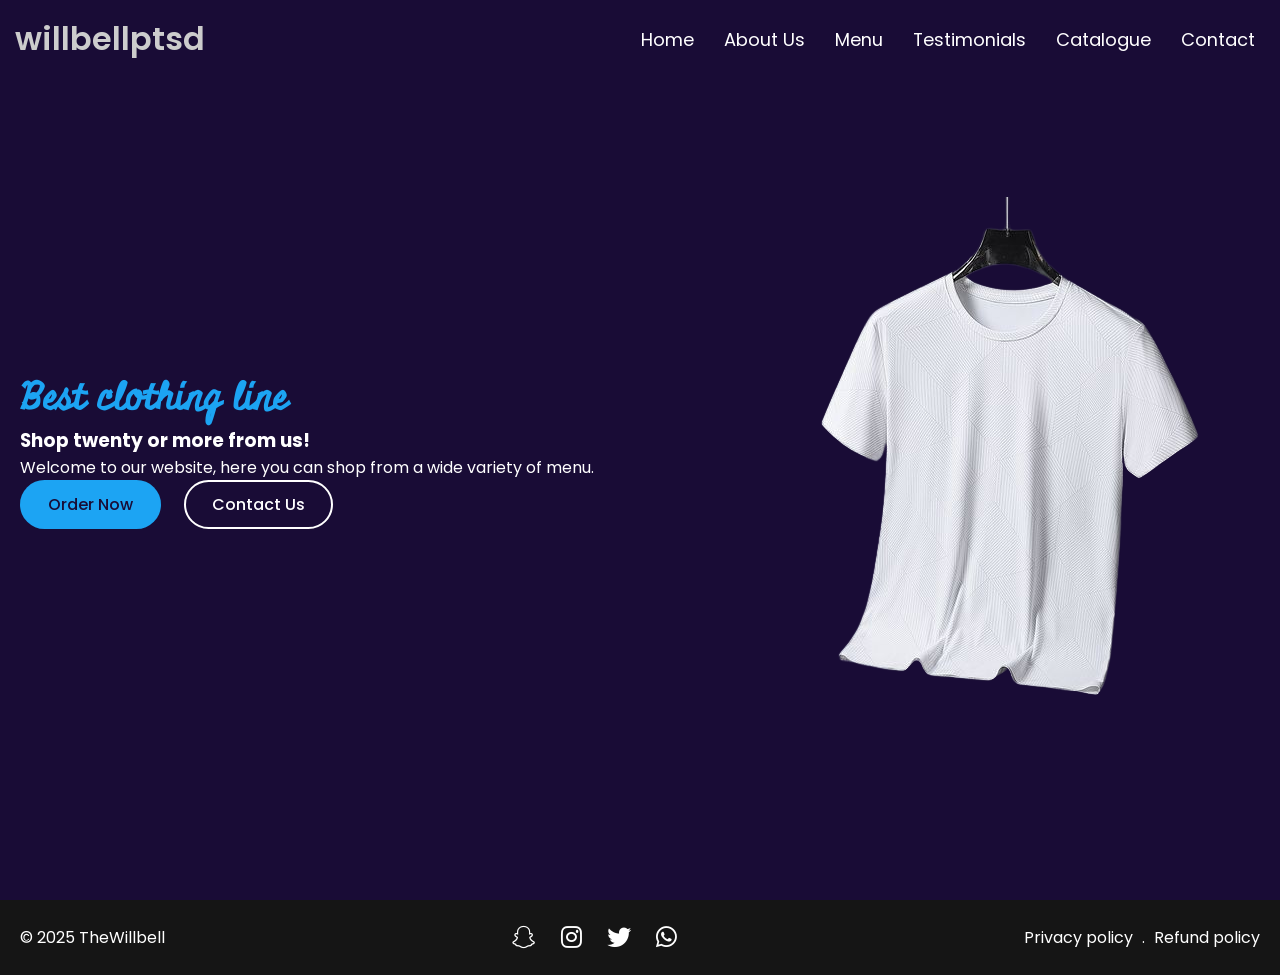
==== commit 9fd96581: "created seperate webpages" ====
--- a/index.html
+++ b/index.html
@@ -1,313 +1,85 @@
 <!DOCTYPE html>
 <!-- coding by willbell - tiktok/@willbellswago -->
- <html lang="en">
- <head>
-   <meta charset="UTF-8">
-   <meta name="viewport" content="width=device-width, initial-scale=1.0">
-   <title>TheWillbell | FashionbyWillbell</title>
-   <!-- Linking Font Awesome for icons -->
-   <link rel="stylesheet" href="https://cdnjs.cloudflare.com/ajax/libs/font-awesome/6.5.0/css/all.min.css">
-   <!-- Linking Swiper CSS-->
-   <link rel="stylesheet" href="https://cdn.jsdelivr.net/npm/swiper@11/swiper-bundle.min.css">
-   <link rel="stylesheet" href="style.css">
- </head>
- <body>
-    <!-- Header / Header -->
-    <header>
-        <nav class="navbar section-content">
-            <a href="#" class="nav-logo">
-                <h2 class="logo-text">FashionbyWillbell</h2>
-            </a>
-            <ul class="nav-menu">
-                <button id="menu-close-button" class="fas fa-times"></button>
-
-                <li class="nav-item">
-                    <a href="#" class="nav-link">Home</a>
-                </li>
-                  <li class="nav-item">
-                    <a href="#about" class="nav-link">Bout Us</a>
-                </li>  
-                <li class="nav-item">
-                    <a href="#menu" class="nav-link">Menu</a>
-                </li> 
-                <li class="nav-item">
-                    <a href="#testimonials" class="nav-link">Testimonials</a>
-                </li> 
-                <li class="nav-item">
-                    <a href="#catalogue" class="nav-link">Catalogue</a>
-                </li> 
-                <li class="nav-item">
-                    <a href="#contact" class="nav-link">Contact</a>
-                </li>
-            </ul>
-
-            <button id="menu-open-button" class="fas fa-bars"></button>
-        </nav>
-    </header>
+<html lang="en">
+<head>
+  <meta charset="UTF-8">
+  <meta name="viewport" content="width=device-width, initial-scale=1.0">
+  <title>Home | TheWillbell | willbellptsd</title>
+  <!-- Linking Font Awesome for icons -->
+  <link rel="stylesheet" href="https://cdnjs.cloudflare.com/ajax/libs/font-awesome/6.5.0/css/all.min.css">
+  <link rel="stylesheet" href="style.css">
+</head>
+<body>
+  <!-- Header / Navigation -->
+  <header>
+    <nav class="navbar section-content">
+      <a href="index.html" class="nav-logo">
+        <h2 class="logo-text">willbellptsd</h2>
+      </a>
+      <ul class="nav-menu">
+        <button id="menu-close-button" class="fas fa-times"></button>
+        <li class="nav-item">
+          <a href="index.html" class="nav-link">Home</a>
+        </li>
+        <li class="nav-item">
+          <a href="about.html" class="nav-link">About Us</a>
+        </li>
+        <li class="nav-item">
+          <a href="menu.html" class="nav-link">Menu</a>
+        </li>
+        <li class="nav-item">
+          <a href="testimonials.html" class="nav-link">Testimonials</a>
+        </li>
+        <li class="nav-item">
+          <a href="catalogue.html" class="nav-link">Catalogue</a>
+        </li>
+        <li class="nav-item">
+          <a href="contact.html" class="nav-link">Contact</a>
+        </li>
+      </ul>
+      <button id="menu-open-button" class="fas fa-bars"></button>
+    </nav>
+  </header>
 
     <main>
-        <!-- Hero section -->
-         <section class="hero-section">
-            <div class="section-content">
-                <div class="hero-details">
-                    <h2 class="title">Best clothing line</h2>
-                    <h3 class="fade-in" style="animation-delay: 0.5s;">Shop twenty or more from us!</h3>
-                    <p class="fade-in" style="animation-delay: 1s;">Welcome to our website, here you can shop from a wide variety of menu.</p>
-                
-                <div class="buttons">
-                    <a href="#menu" class="button order-now">Order Now</a>
-                    <a href="#contact" class="button contact-us">Contact Us</a>
-                  </div>
-                </div>
-                <div class="clothing21-image-wrapper">
-                    <img src="clothing21.png" alt="clothing"
-                    class="clothing21-image">
-                </div>
+      <!-- Hero section -->
+      <section class="hero-section">
+        <div class="section-content">
+          <div class="hero-details">
+            <h2 class="title">Best clothing line</h2>
+            <h3 class="fade-in" style="animation-delay: 0.5s;">Shop twenty or more from us!</h3>
+            <p class="fade-in" style="animation-delay: 1s;">Welcome to our website, here you can shop from a wide variety of menu.</p>
+            <div class="buttons">
+              <a href="menu.html" class="button order-now">Order Now</a>
+              <a href="contact.html" class="button contact-us">Contact Us</a>
             </div>
-         </section>
-
-         <!-- About section -->
-          <section class="about-section" id="about">
-            <div class="section-content">
-                <div class="about-image-wrapper">
-                    <img src="about.jpg" alt="About" class="about-image">
-                </div>
-                <div class="about-details">
-                    <h2 class="section-title">Bout Us</h2>
-                        <p class="text">TheWillbell is a general name for a group of organizations or, rather, companies created by Ighodalo Onusa Adeolu. TheWillbell encompasses a wide range of initiatives, including a clothing brand, a tech company, and is also the proud creator of the popular app W!. With innovation at its core, TheWillbell is built to inspire creativity, empower digital solutions, and shape culture through fashion and technology. This is one of the companies under the flagship "TheWillbell".</p>
-<div class="social-link-list">
-    <a href="https://www.snapchat.com/add/willbellswago?share_id=AAj2ibg0TnKmjr2hQKrs4g&locale=en_NG" class="social-link"><i class="fa-brands fa-snapchat"></i></a>
-    
-    <a href="https://www.instagram.com/willbellswago?igsh=ZzR1Z2dlZTZ0MWJn&utm_source=qr" class="social-link"><i class="fa-brands fa-instagram"></i></a>
-    
-    <a href="https://x.com/willbellswago?s=21" class="social-link"><i class="fa-brands fa-twitter"></i></a>
-    <a href="https://wa.me/2347053270063" class="social-link"><i class="fa-brands fa-whatsapp"></i></a>
-                  </div>
-                </div>
-            </div>
-          </section>
-
-          <!-- menu section-->
-           <section class="menu-section" id="menu">
-            <h2 class="section-title">Our menu</h2>
-            <div class="section-content">
-                <ul class="menu-list">
-                    <li class="menu-item">
-                        <img src="joggers.png" alt="Joggers" class="menu">
-                        <h3 class="name">JOGGERS</h3>
-                        <p class="text">Quality joggers set for men.</p>
-                        <button class="price-tag">₦250,000</button>
-                    </li>
-                    <li class="menu-item">
-                        <img src="necklace.png" alt="necklace" class="menu">
-                        <h3 class="name">NECKLACE</h3>
-                        <p class="text">Quality neckpiece set for men.</p>
-                        <button class="price-tag">₦40,000</button>
-                    </li>
-                     <li class="menu-item">
-                        <img src="polo.png" alt="Polo" class="menu">
-                        <h3 class="name">POLO</h3>
-                        <p class="text">Quality Polo set for men.</p>
-                        <button class="price-tag">₦300,000</button>
-                    </li>
-                     <li class="menu-item">
-                        <img src="sweatshirt.png" alt="Sweatshirt" class="menu">
-                        <h3 class="name">SWEATSHIRT</h3>
-                        <p class="text">Quality sweatshirt set for men.</p>
-                        <button class="price-tag">₦150,000</button>
-                    </li>
-                     <li class="menu-item">
-                        <img src="beanie.png" alt="Beanie" class="menu">
-                        <h3 class="name">BEANIE</h3>
-                        <p class="text">Quality beanie set for men.</p>
-                        <button class="price-tag">₦25,000</button>
-                    </li>
-                    <li class="menu-item">
-                        <img src="shorts.png" alt="Shorts" class="menu">
-                        <h3 class="name">SHORTS</h3>
-                        <p class="text">Quality shorts set for men.</p>
-                        <button class="price-tag">₦100,000</button>
-                    </li>
-                </ul>
-
-            </div>
-
-            <!-- Payment Button -->
-<div class="payment-button-container">
-    <button class="payment-button" onclick="openModal()">Pay Now</button>
-</div>
-
-<!-- Modal -->
-<div id="paymentModal" class="modal">
-    <div class="modal-content">
-        <span class="close" onclick="closeModal()">&times;</span>
-        <h3>Scan to Pay with Opay</h3>
-        <img src="opay-qr.jpg" alt="Opay QR Code">
-
-        <p>Or pay to: <strong>7053270063</strong> (Opay Wallet)</p>
-        <button class="copy-btn" onclick="copyAccountNumber()">Copy Account Number</button>
-        <p id="copyMessage" style="color:green; display:none;">Copied!</p>
-    </div>
-</div>
-
-<script>
-function openModal() {
-    document.getElementById("paymentModal").style.display = "block";
-}
-function closeModal() {
-    document.getElementById("paymentModal").style.display = "none";
-}
-window.onclick = function(event) {
-    let modal = document.getElementById("paymentModal");
-    if (event.target == modal) {
-        modal.style.display = "none";
-    }
-}
-
-function copyAccountNumber() {
-    let accountNumber = "7053270063"; // Your Opay wallet number
-    navigator.clipboard.writeText(accountNumber).then(() => {
-        document.getElementById("copyMessage").style.display = "block";
-        setTimeout(() => {
-            document.getElementById("copyMessage").style.display = "none";
-        }, 2000);
-    });
-}
-</script>
-
-           </section>
-
-           <!-- Testimonials section -->
-            <section class="testimonials-section" id="testimonials">
-                <h2 class="section-title">Testimonials</h2>
-                <div class="section-content">
-                    <div class="slider-container swiper">
-                        <div class="slider-wrapper">
-                            <ul class="testimonials-list swiper-wrapper">
-                                <li class="testimonial swiper-slide">
-                                    <img src="mAVO.jpeg" alt="mAVO" class="user-image">
-                                    <h3 class="name">KILOLO</h3>
-                                    <i class="feedback">i got the joggers and beanie set, they are very top quality, will order again!</i>
-                                </li>
-                                <li class="testimonial swiper-slide">
-                                    <img src="gil.jpeg" alt="gil" class="user-image">
-                                    <h3 class="name">NEW AGE COMEDIAN</h3>
-                                    <i class="feedback">i got the sweatshirt set, they are very top quality, will order again!</i>
-                                </li>
-                                <li class="testimonial swiper-slide">
-                                    <img src="trench.jpeg" alt="trench" class="user-image">
-                                    <h3 class="name">TRENCH BOY</h3>
-                                    <i class="feedback">i got the necklace and beanie set, they are very top quality, will order again!</i>
-                                </li>
-                                <li class="testimonial swiper-slide">
-                                    <img src="wiz.jpeg" alt="wiz" class="user-image">
-                                    <h3 class="name">WIZKID</h3>
-                                    <i class="feedback">i got the joggers and shorts set, they are very top quality, will order again!</i>
-                                </li>
-                            </ul>
-
-                            <div class="swiper-pagination"></div>
-                            <div class="swiper-slider-button swiper-button-prev"></div>
-                            <div class="swiper-slider-button swiper-button-next"></div>
-                        </div>
-                    </div>
-                </div>
-            </section>
-
-            <!-- Catalogue section -->
-            <section class="catalogue-section" id="catalogue">
-                <h2 class="section-title">Catalogue</h2>
-                <div class="section-content">
-                    <ul class="catalogue-list">
-                        <li class="catalogue-item">
-                            <img src="catalogue1.webp" alt="catalogue" class="catalogue-image">
-                        </li>
-                        <li class="catalogue-item">
-                            <img src="catalogue2.webp" alt="catalogue" class="catalogue-image">
-                        </li>
-                        <li class="catalogue-item">
-                            <img src="catalogue3.webp" alt="catalogue" class="catalogue-image">
-                        </li>
-                        <li class="catalogue-item">
-                            <img src="catalogue4.webp" alt="catalogue" class="catalogue-image">
-                        </li>
-                        <li class="catalogue-item">
-                            <img src="catalogue5.webp" alt="catalogue" class="catalogue-image">
-                        </li>
-                        <li class="catalogue-item">
-                            <img src="catalogue6.webp" alt="catalogue" class="catalogue-image">
-                        </li>
-                    </ul>
-                </div>
-            </section>
-
-            <!-- Contact section -->
-             <section class="contact-section" id="contact">
-                <h2 class="section-title">Contact Us</h2>
-                <div class="section-content">
-                    <ul clss="contact-info-list">
-                        <li class="contact-info">
-                            <i class="fa-solid fa-location-crosshairs"></i>
-                            <p>09, Earth road, CA 98763</p>
-                        </li>
-                        <li class="contact-info">
-                            <i class="fa-regular fa-envelope"></i>
-                            <p>willbellswago@gmail.com</p>
-                        </li>
-                        <li class="contact-info">
-                            <i class="fa-solid fa-phone"></i>
-                            <p>+(234) 706 5594 879</p>
-                        </li>
-                        <li class="contact-info">
-                            <i class="fa-regular fa-clock"></i>
-                            <p>Monday - Saturday: 10:00 AM - 7:00 PM</p>
-                        </li>
-                        <li class="contact-info">
-                            <i class="fa-solid fa-clock"></i>
-                            <p>Sunday: Closed</p>
-                        </li>
-                        <li class="contact-info">
-                            <i class="fa-solid fa-globe"></i>
-                            <p>www.thewillbell.com</p>
-                        </li>
-                    </ul>
-
-                    <form action="#" class="contact-form">
-                        <input type="text" placeholder="Your name" class="form-input" required>
-                        <input type="email" placeholder="Your email" class="form-input" required>
-                        <textarea placeholder="Your message" class="form-input" required></textarea>
-                        <button class="submit-button">Submit</button>
-                    </form>
-                </div>
-             </section>
-
-             <!-- Footer section -->
-              <footer class="footer-section">
-                <div class="section-content">
-                    <p class="copyright-text">© 2025 TheWillbell</p>
-
-                    <div class="social-link-list">
-                        <a href="https://www.snapchat.com/add/willbellswago?share_id=AAj2ibg0TnKmjr2hQKrs4g&locale=en_NG" class="social-link"><i class="fa-brands fa-snapchat"></i></a>
-    
-    <a href="https://www.instagram.com/willbellswago?igsh=ZzR1Z2dlZTZ0MWJn&utm_source=qr" class="social-link"><i class="fa-brands fa-instagram"></i></a>
-    
-    <a href="https://x.com/willbellswago?s=21" class="social-link"><i class="fa-brands fa-twitter"></i></a>
-    <a href="https://wa.me/2347053270063" class="social-link"><i class="fa-brands fa-whatsapp"></i></a>
-                    </div>
-
-                    <p class="policy-text">
-                        <a href="https://www.freeprivacypolicy.com/live/ca7fe30c-0d94-40c9-a523-8f35e4d880bf" class="policy-link">Privacy policy</a>
-                        <span class="seperator">.</span>
-                        <a href="#" class="policy-link">Refund policy</a>
-                    </p>
-                </div>
-              </footer> 
+          </div>
+          <div class="clothing21-image-wrapper">
+            <img src="clothing21.png" alt="clothing" class="clothing21-image">
+          </div>
+        </div>
+      </section>
     </main>
 
-<!-- Linking Swiper script -->
- <script src="https://cdn.jsdelivr.net/npm/swiper@11/swiper-bundle.min.js"></script>
+    <!-- Footer section -->
+    <footer class="footer-section">
+      <div class="section-content">
+        <p class="copyright-text">© 2025 TheWillbell</p>
+        <div class="social-link-list">
+          <a href="https://www.snapchat.com/add/willbellswago?share_id=AAj2ibg0TnKmjr2hQKrs4g&locale=en_NG" class="social-link"><i class="fa-brands fa-snapchat"></i></a>
+          <a href="https://www.instagram.com/willbellswago?igsh=ZzR1Z2dlZTZ0MWJn&utm_source=qr" class="social-link"><i class="fa-brands fa-instagram"></i></a>
+          <a href="https://x.com/willbellswago?s=21" class="social-link"><i class="fa-brands fa-twitter"></i></a>
+          <a href="https://wa.me/2347053270063" class="social-link"><i class="fa-brands fa-whatsapp"></i></a>
+        </div>
+        <p class="policy-text">
+          <a href="https://www.freeprivacypolicy.com/live/ca7fe30c-0d94-40c9-a523-8f35e4d880bf" class="policy-link">Privacy policy</a>
+          <span class="seperator">.</span>
+          <a href="#" class="policy-link">Refund policy</a>
+        </p>
+      </div>
+    </footer>
 
- <!-- Linking custom script -->
+    <!-- Linking custom script -->
     <script src="script.js"></script>
- </body>
- </html> +  </body>
+</html> 
--- a/style.css
+++ b/style.css
@@ -12,8 +12,8 @@
     /* Colors */
     --white-color: #fff;
     --dark-color: #050505ee;
-    --primary-color: #13360c;
-    --secondary-color: #47f31c;
+    --primary-color: #190c36;
+    --secondary-color: #1ca4f3;
     --light-pink-color: #faf4f5;
     --medium-gray-color: #ccc;
 
@@ -113,7 +113,7 @@
 }
 
 .navbar .nav-menu .nav-link {
-    padding: 10px 18px;
+    padding: 10px 10px;
     color: var(--white-color);
     font-size: var(--font-size-m);
     border-radius: var(--border-radius-m);
@@ -151,6 +151,7 @@
 
 .hero-section .hero-details .subtitle {
     margin-top: 8px;
+    display: ;
     max-width: 70%;
     font-size: var(--font-size-xl);
     font-weight: var(--font-weight-semibold);
@@ -394,7 +395,7 @@
 .modal-content img {
     width: 100%;
     height: auto;
-    max-width: 200px; /* Keeps it from getting too big */
+    max-width: 200px; 
     display: block;
     margin: 0 auto;
 }
